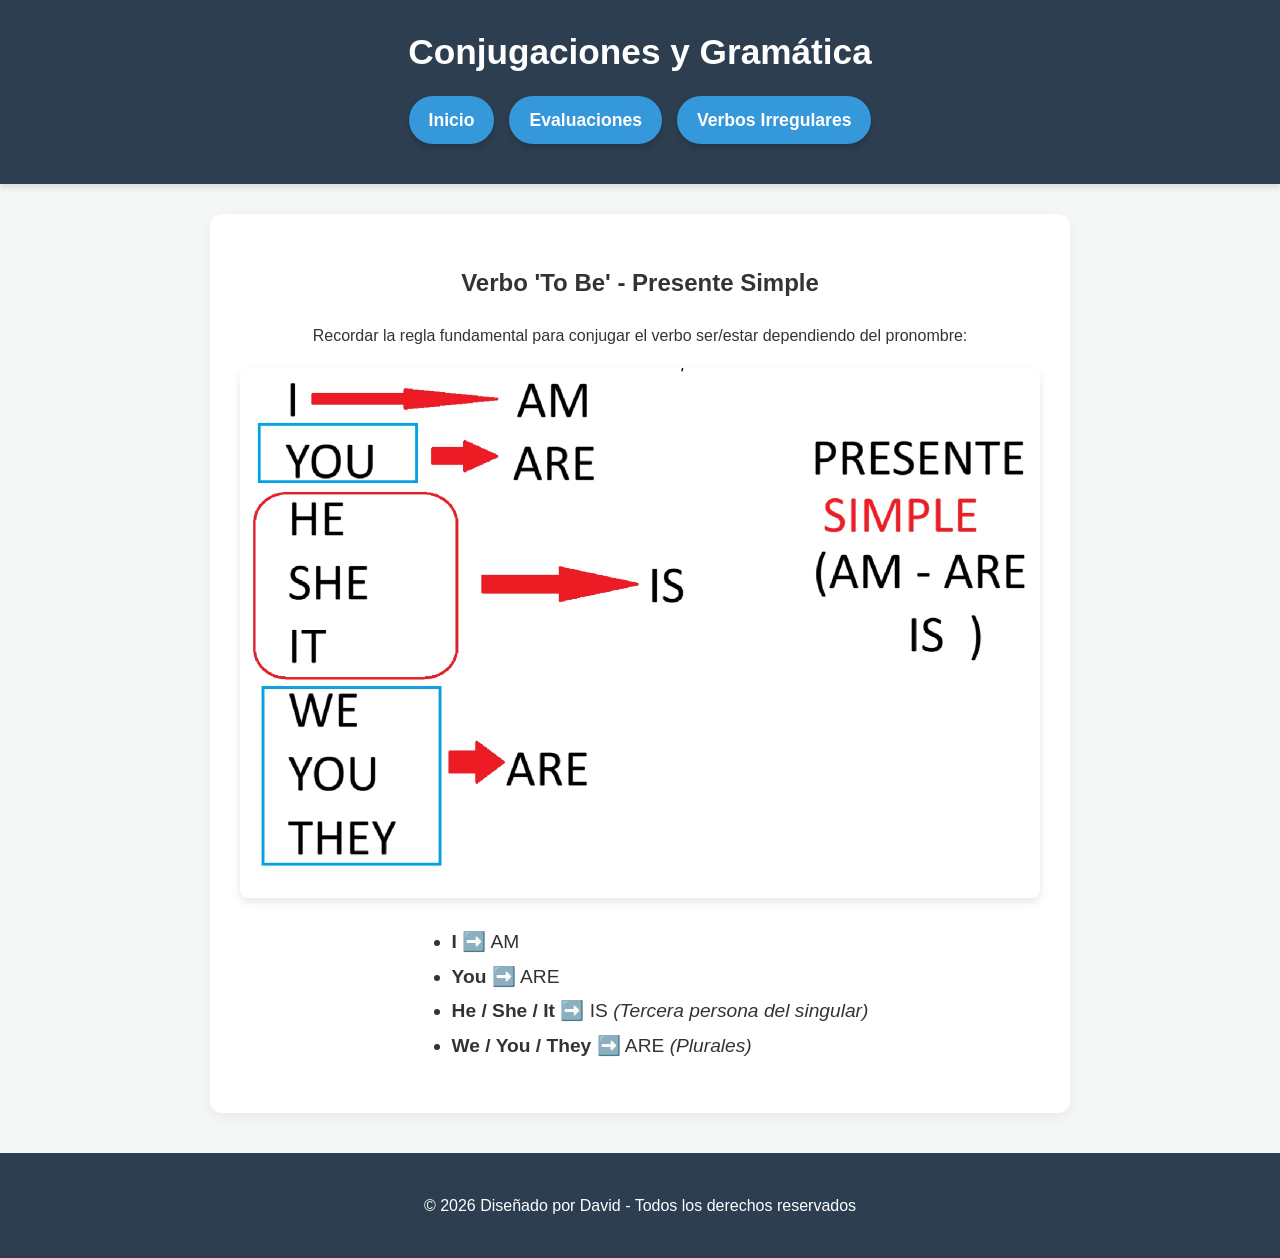
==== pages/conjugaciones.html @ bfb4ba8b "chore: minor text adjustments" ====
<!DOCTYPE html>
<html lang="es">
<head>
    <meta charset="UTF-8">
    <meta name="viewport" content="width=device-width, initial-scale=1.0">
    <title>Conjugaciones</title>
    <link rel="stylesheet" href="../css/Styles.css">
</head>
<body>
    <header>
        <h1>Conjugaciones y Gramática</h1>
        <nav>
            <ul>
                <li><a href="../Index.html" class="nav-btn">Inicio</a></li>
                <li><a href="evaluaciones.html" class="nav-btn">Evaluaciones</a></li>
                <li><a href="verbos-irregulares.html" class="nav-btn">Verbos Irregulares</a></li>
            </ul>
        </nav>
    </header>

    <main>
        <section class="intro-section">
            <h2>Verbo 'To Be' - Presente Simple</h2>
            <p>Recordar la regla fundamental para conjugar el verbo ser/estar dependiendo del pronombre:</p>
            
            <div style="text-align: center; margin-top: 20px;">
                <img src="../images/to_be_sp.jpeg" alt="Conjugación del verbo To Be" style="max-width: 100%; border-radius: 8px; box-shadow: 0 4px 8px rgba(0,0,0,0.1);">
            </div>
            
            <ul style="margin-top: 20px; font-size: 1.2rem; line-height: 1.8; text-align: left; display: inline-block;">
                <li><strong>I</strong> ➡️ AM</li>
                <li><strong>You</strong> ➡️ ARE</li>
                <li><strong>He / She / It</strong> ➡️ IS <em>(Tercera persona del singular)</em></li>
                <li><strong>We / You / They</strong> ➡️ ARE <em>(Plurales)</em></li>
            </ul>
        </section>
    </main>

    <footer>
        <p>&copy; 2026 Diseñado por David - Todos los derechos reservados</p>
    </footer>

    <script src="../js/Interactivity.js"></script>
</body>
</html>
---- css/Styles.css ----
/* General Styles */
body {
    font-family: 'Segoe UI', Tahoma, Geneva, Verdana, sans-serif;
    line-height: 1.6;
    margin: 0;
    padding: 0;
    background-color: #f4f7f6;
    color: #333;
}

header {
    background: #2c3e50;
    color: white;
    padding: 1.5rem;
    text-align: center;
    box-shadow: 0 4px 6px rgba(0,0,0,0.1);
}

header h1 {
    margin: 0 0 15px 0;
    font-size: 2.2rem;
}

nav ul {
    list-style: none;
    padding: 0;
    display: flex;
    justify-content: center;
    flex-wrap: wrap;
    gap: 15px;
}

/* Botones de Navegación (nav-btn) */
.nav-btn {
    display: inline-block;
    background-color: #3498db;
    color: white;
    text-decoration: none;
    padding: 10px 20px;
    border-radius: 25px;
    font-weight: bold;
    font-size: 1.1rem;
    transition: all 0.3s ease;
    box-shadow: 0 4px 6px rgba(0,0,0,0.15);
}

.nav-btn:hover {
    background-color: #2980b9;
    transform: translateY(-3px);
    box-shadow: 0 6px 12px rgba(0,0,0,0.25);
}

/* Secciones generales */
.intro-section {
    padding: 30px;
    max-width: 800px;
    margin: 30px auto;
    background: white;
    border-radius: 12px;
    box-shadow: 0 5px 15px rgba(0, 0, 0, 0.05);
    text-align: center;
}

/* Contenedores de tarjetas */
.services-container, .clinics-container {
    display: flex;
    flex-wrap: wrap;
    justify-content: center;
    gap: 25px;
    padding: 20px;
    max-width: 1100px;
    margin: auto;
}

/* Tarjetas (Cards) */
.service, .clinic {
    background: white;
    padding: 20px;
    border-radius: 12px;
    box-shadow: 0 5px 15px rgba(0, 0, 0, 0.08);
    width: 320px;
    display: flex;
    flex-direction: column;
    align-items: center;
    justify-content: space-between;
    text-align: center;
}

/* Botones de Acción dentro de las tarjetas */
.action-btn {
    display: inline-block;
    background-color: #2ecc71;
    color: white;
    text-decoration: none;
    padding: 10px 20px;
    border-radius: 8px;
    font-weight: bold;
    margin-top: 15px;
    transition: all 0.3s ease;
}

.action-btn:hover {
    background-color: #27ae60;
    transform: translateY(-2px);
}

/* Imágenes de evaluaciones con dimensiones FIJAS */
.clinic img, .service img {
    width: 100%;
    height: 200px; /* Dimensión fija de altura */
    object-fit: cover; /* Recorta la imagen para que encaje sin deformarse */
    object-position: top;
    border-radius: 8px;
    border: 2px solid #ecf0f1;
    transition: all 0.4s ease; /* Transición suave para el JS */
}

/* Footer */
footer {
    text-align: center;
    background: #2c3e50;
    color: white;
    padding: 1.5rem;
    margin-top: 40px;
}

/* ==================================================
   SISTEMA DE PESTAÑAS (TABS)
================================================== */
.class-selector {
    text-align: center;
    margin: 30px auto 10px auto;
}

.tab-btn {
    background-color: #ecf0f1;
    color: #333;
    border: none;
    padding: 12px 24px;
    margin: 5px;
    border-radius: 8px;
    font-size: 1.1rem;
    font-weight: bold;
    cursor: pointer;
    transition: all 0.3s ease;
}

.tab-btn:hover {
    background-color: #bdc3c7;
}

.tab-btn.active {
    background-color: #2c3e50;
    color: white;
    box-shadow: 0 4px 8px rgba(0,0,0,0.2);
}

.class-content {
    display: none; /* Oculta todas las clases por defecto */
    animation: fadeIn 0.4s ease-in-out;
}

.class-content.active {
    display: block; /* Solo muestra la activa */
}

@keyframes fadeIn {
    from { opacity: 0; transform: translateY(10px); }
    to { opacity: 1; transform: translateY(0); }
}

/* ==================================================
   MODAL DE GALERÍA DE IMÁGENES (LIGHTBOX)
================================================== */
.gallery-img {
    cursor: zoom-in; /* Cambia el cursor para indicar que es clickeable */
}

.modal {
    display: none; /* Oculto por defecto */
    position: fixed;
    z-index: 2000;
    left: 0;
    top: 0;
    width: 100%;
    height: 100%;
    background-color: rgba(15, 20, 25, 0.95); /* Fondo oscuro translúcido */
    overflow: hidden;
}

.modal-content-wrapper {
    position: relative;
    width: 80%;
    height: 100%;
    margin: 0 auto;
    display: flex;
    flex-direction: column;
    justify-content: center;
    align-items: center;
}

.modal-content-img {
    max-width: 100%;
    max-height: 85vh; /* Se adapta a la pantalla */
    object-fit: contain;
    border-radius: 8px;
    box-shadow: 0 10px 25px rgba(0,0,0,0.5);
    animation: zoomIn 0.3s ease;
}

#caption {
    margin-top: 15px;
    color: #ccc;
    font-size: 1.2rem;
    text-align: center;
}

@keyframes zoomIn {
    from { transform: scale(0.9); opacity: 0; }
    to { transform: scale(1); opacity: 1; }
}

/* Botones de control del Modal */
.close-modal {
    position: absolute;
    top: 20px;
    right: 40px;
    color: #f1f1f1;
    font-size: 50px;
    font-weight: bold;
    cursor: pointer;
    z-index: 2001;
    transition: color 0.3s ease;
}

.close-modal:hover {
    color: #e74c3c;
}

.modal-nav-btn {
    position: absolute;
    top: 50%;
    transform: translateY(-50%);
    background: rgba(255, 255, 255, 0.1);
    color: white;
    border: none;
    font-size: 40px;
    padding: 20px;
    cursor: pointer;
    border-radius: 5px;
    transition: background 0.3s ease;
    z-index: 2001;
}

.modal-nav-btn:hover {
    background: rgba(255, 255, 255, 0.3);
}

.prev-btn { left: 20px; }
.next-btn { right: 20px; }
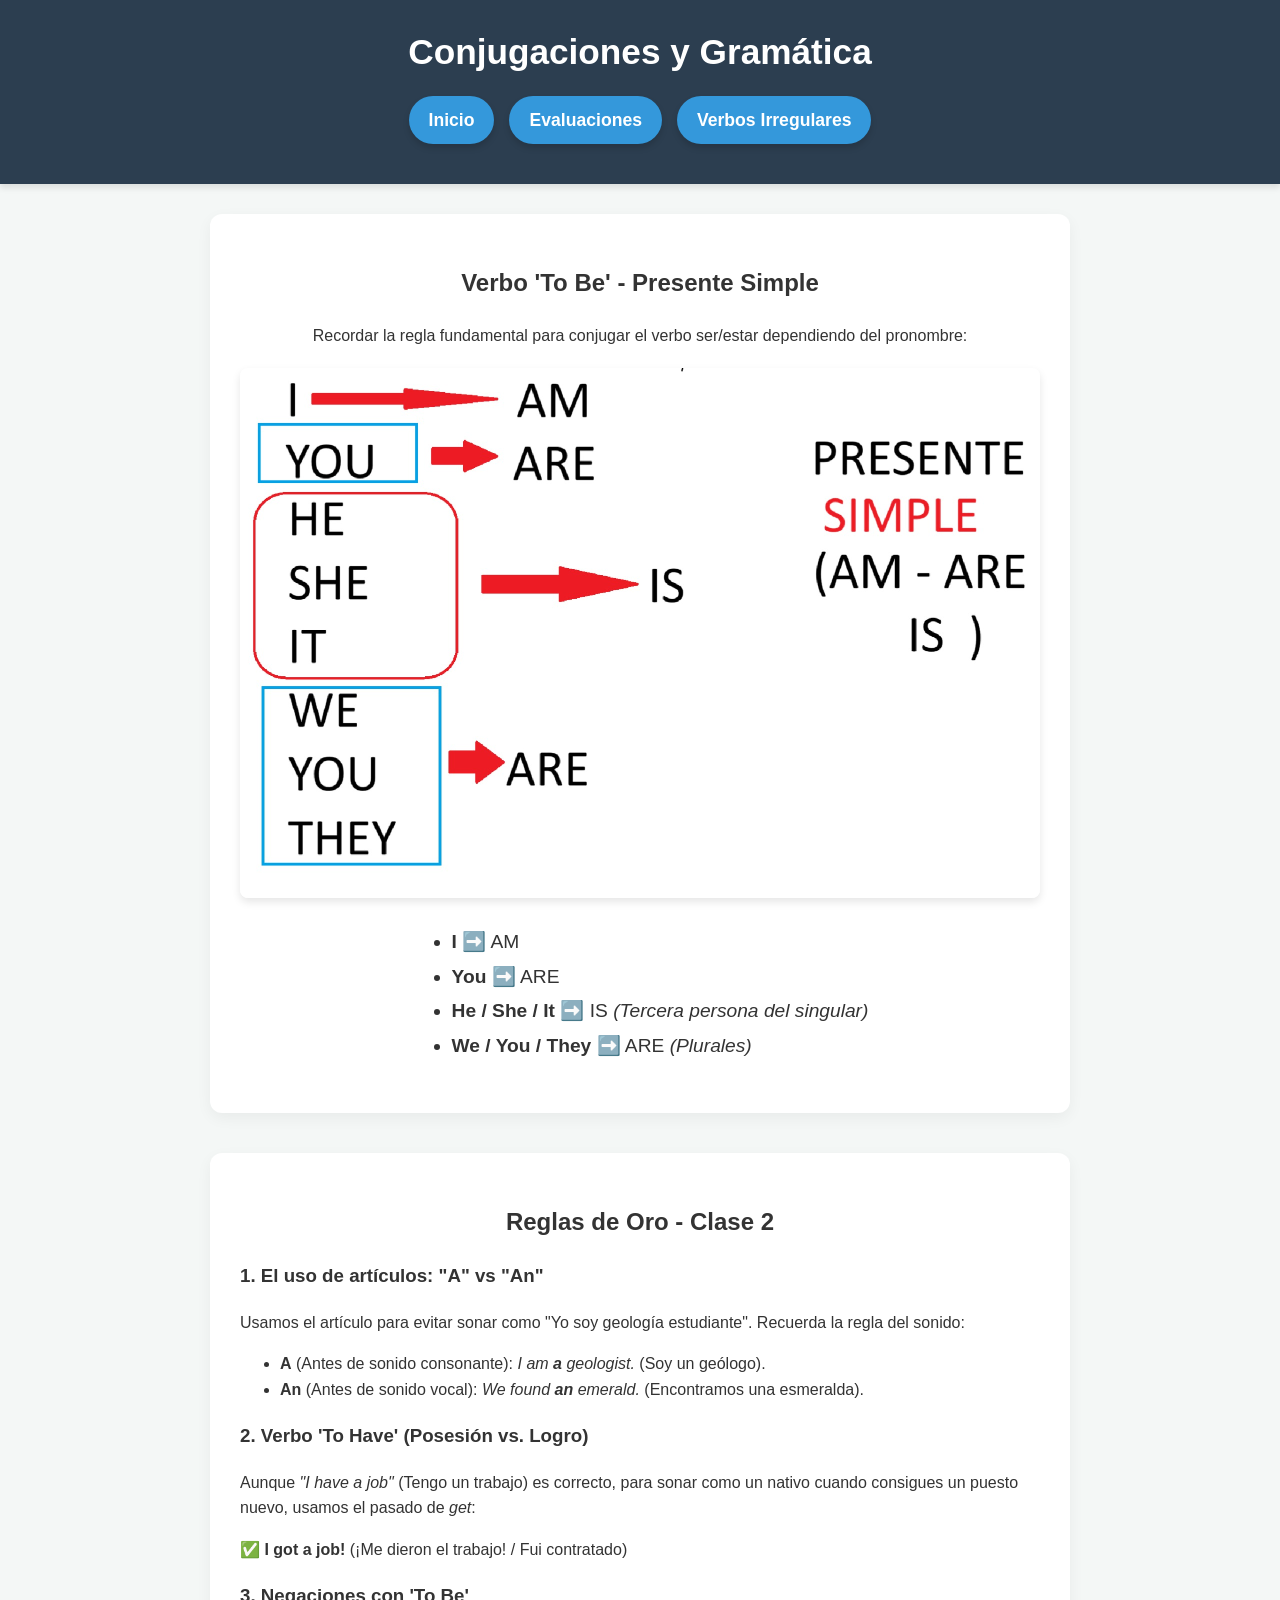
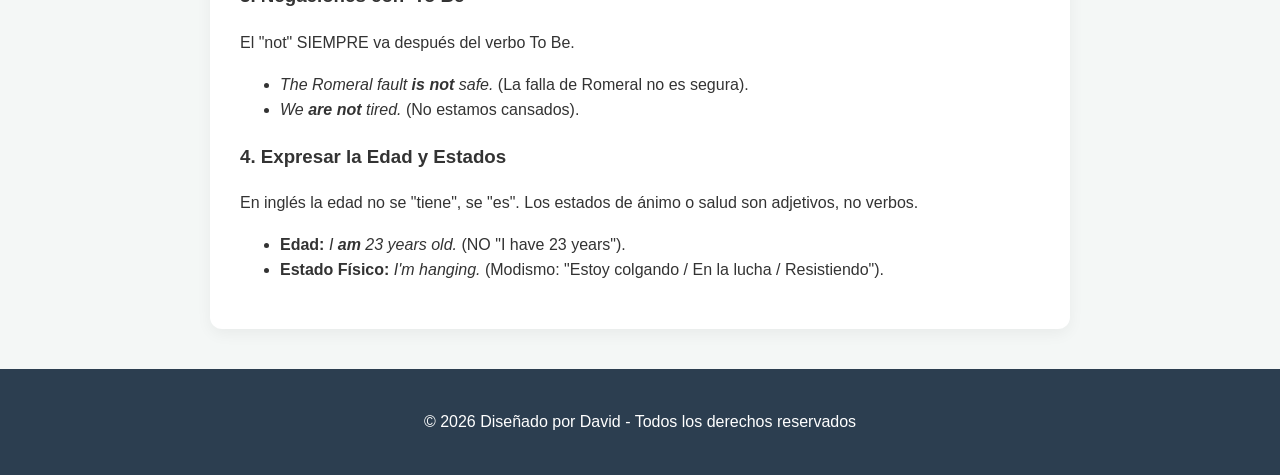
==== commit c8914340: "feat(pages): include latest verb conjugations (2nd class)" ====
--- a/pages/conjugaciones.html
+++ b/pages/conjugaciones.html
@@ -11,7 +11,7 @@
         <h1>Conjugaciones y Gramática</h1>
         <nav>
             <ul>
-                <li><a href="../Index.html" class="nav-btn">Inicio</a></li>
+                <li><a href="../index.html" class="nav-btn">Inicio</a></li>
                 <li><a href="evaluaciones.html" class="nav-btn">Evaluaciones</a></li>
                 <li><a href="verbos-irregulares.html" class="nav-btn">Verbos Irregulares</a></li>
             </ul>
@@ -34,6 +34,40 @@
                 <li><strong>We / You / They</strong> ➡️ ARE <em>(Plurales)</em></li>
             </ul>
         </section>
+
+        <section class="intro-section" style="margin-top: 40px;">
+            <h2>Reglas de Oro - Clase 2</h2>
+            
+            <div style="text-align: left; margin-top: 20px;">
+                <h3>1. El uso de artículos: "A" vs "An"</h3>
+                <p>Usamos el artículo para evitar sonar como "Yo soy geología estudiante". Recuerda la regla del sonido:</p>
+                <ul>
+                    <li><strong>A</strong> (Antes de sonido consonante): <em>I am <strong>a</strong> geologist.</em> (Soy un geólogo).</li>
+                    <li><strong>An</strong> (Antes de sonido vocal): <em>We found <strong>an</strong> emerald.</em> (Encontramos una esmeralda).</li>
+                </ul>
+
+                <h3>2. Verbo 'To Have' (Posesión vs. Logro)</h3>
+                <p>Aunque <em>"I have a job"</em> (Tengo un trabajo) es correcto, para sonar como un nativo cuando consigues un puesto nuevo, usamos el pasado de <em>get</em>:</p>
+                <ul style="list-style: none; padding: 0;">
+                    <li>✅ <strong>I got a job!</strong> (¡Me dieron el trabajo! / Fui contratado)</li>
+                </ul>
+
+                <h3>3. Negaciones con 'To Be'</h3>
+                <p>El "not" SIEMPRE va después del verbo To Be.</p>
+                <ul>
+                    <li><em>The Romeral fault <strong>is not</strong> safe.</em> (La falla de Romeral no es segura).</li>
+                    <li><em>We <strong>are not</strong> tired.</em> (No estamos cansados).</li>
+                </ul>
+
+                <h3>4. Expresar la Edad y Estados</h3>
+                <p>En inglés la edad no se "tiene", se "es". Los estados de ánimo o salud son adjetivos, no verbos.</p>
+                <ul>
+                    <li><strong>Edad:</strong> <em>I <strong>am</strong> 23 years old.</em> (NO "I have 23 years").</li>
+                    <li><strong>Estado Físico:</strong> <em>I'm hanging.</em> (Modismo: "Estoy colgando / En la lucha / Resistiendo").</li>
+                </ul>
+            </div>
+        </section>
+
     </main>
 
     <footer>
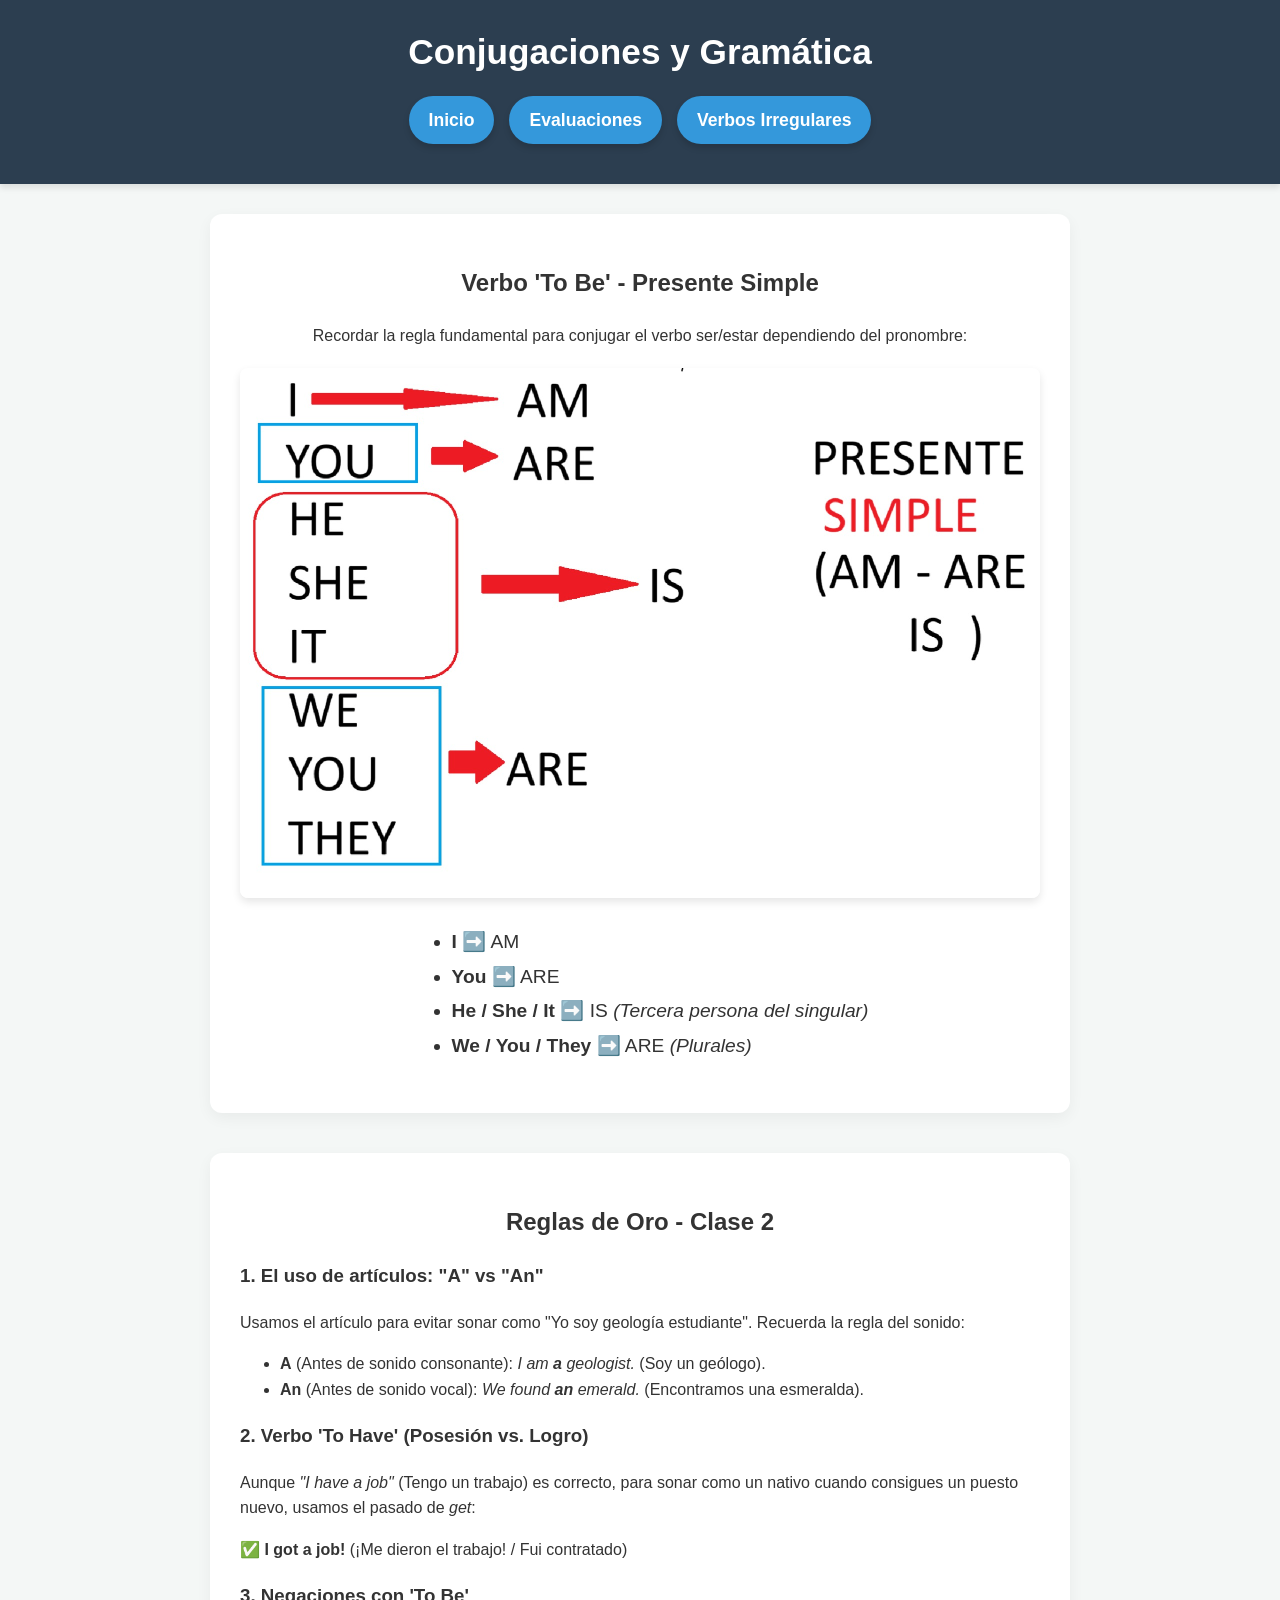
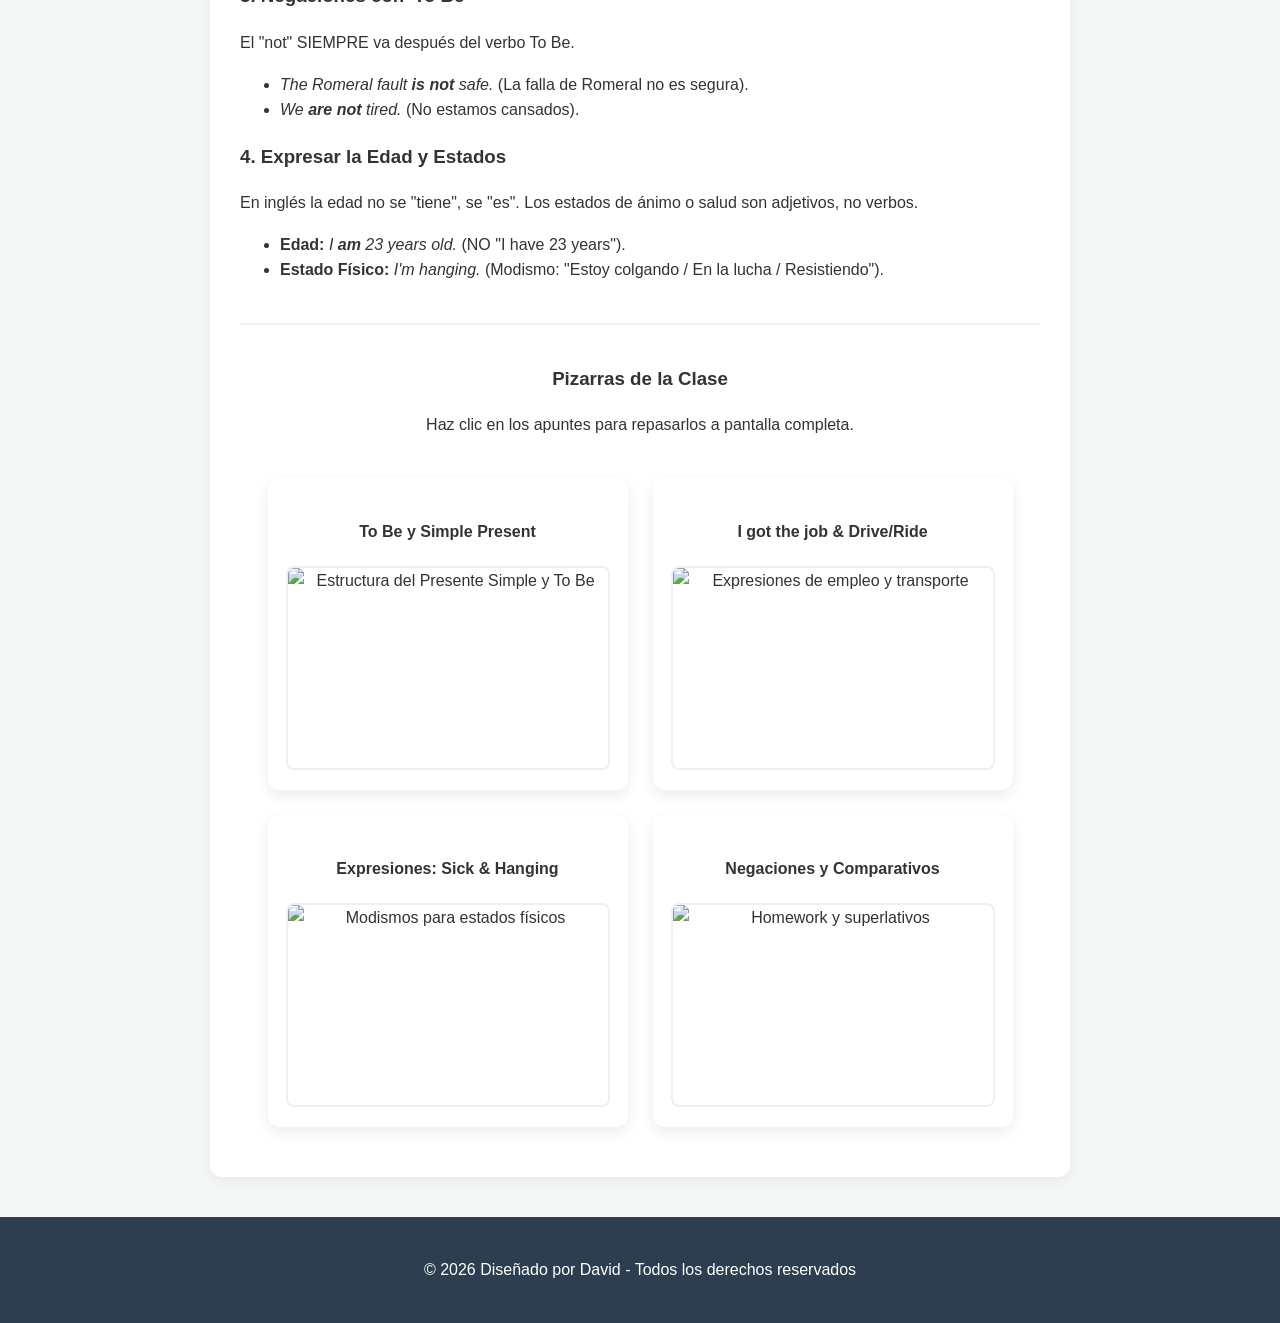
==== commit a66b36f6: "feat(pages): include whiteboard with zoomable flashcards cointainig topics seen during 2nd class" ====
--- a/pages/conjugaciones.html
+++ b/pages/conjugaciones.html
@@ -66,9 +66,44 @@
                     <li><strong>Estado Físico:</strong> <em>I'm hanging.</em> (Modismo: "Estoy colgando / En la lucha / Resistiendo").</li>
                 </ul>
             </div>
+
+            <div style="margin-top: 40px; border-top: 2px solid #ecf0f1; padding-top: 20px;">
+                <h3 style="text-align: center;">Pizarras de la Clase</h3>
+                <p style="text-align: center;">Haz clic en los apuntes para repasarlos a pantalla completa.</p>
+                
+                <div class="clinics-container" style="margin-top: 20px;">
+                    <div class="clinic" style="height: auto;">
+                        <h4>To Be y Simple Present</h4>
+                        <img src="../images/clase_2_simple_p_y_conjug_to_be.jpg" alt="Estructura del Presente Simple y To Be" class="gallery-img">
+                    </div>
+                    <div class="clinic" style="height: auto;">
+                        <h4>I got the job & Drive/Ride</h4>
+                        <img src="../images/clase_2_got_the_job.jpg" alt="Expresiones de empleo y transporte" class="gallery-img">
+                    </div>
+                    <div class="clinic" style="height: auto;">
+                        <h4>Expresiones: Sick & Hanging</h4>
+                        <img src="../images/clase_2_hang_in_there.jpg" alt="Modismos para estados físicos" class="gallery-img">
+                    </div>
+                    <div class="clinic" style="height: auto;">
+                        <h4>Negaciones y Comparativos</h4>
+                        <img src="../images/clase_2_hw.jpg" alt="Homework y superlativos" class="gallery-img">
+                    </div>
+                </div>
+            </div>
+
         </section>
 
     </main>
+
+     <div id="image-modal" class="modal">
+        <span class="close-modal" aria-label="Cerrar">&times;</span>
+        <button class="modal-nav-btn prev-btn" aria-label="Anterior">&#10094;</button>
+        <div class="modal-content-wrapper">
+            <img class="modal-content-img" id="expanded-img">
+            <div id="caption"></div>
+        </div>
+        <button class="modal-nav-btn next-btn" aria-label="Siguiente">&#10095;</button>
+    </div>
 
     <footer>
         <p>&copy; 2026 Diseñado por David - Todos los derechos reservados</p>
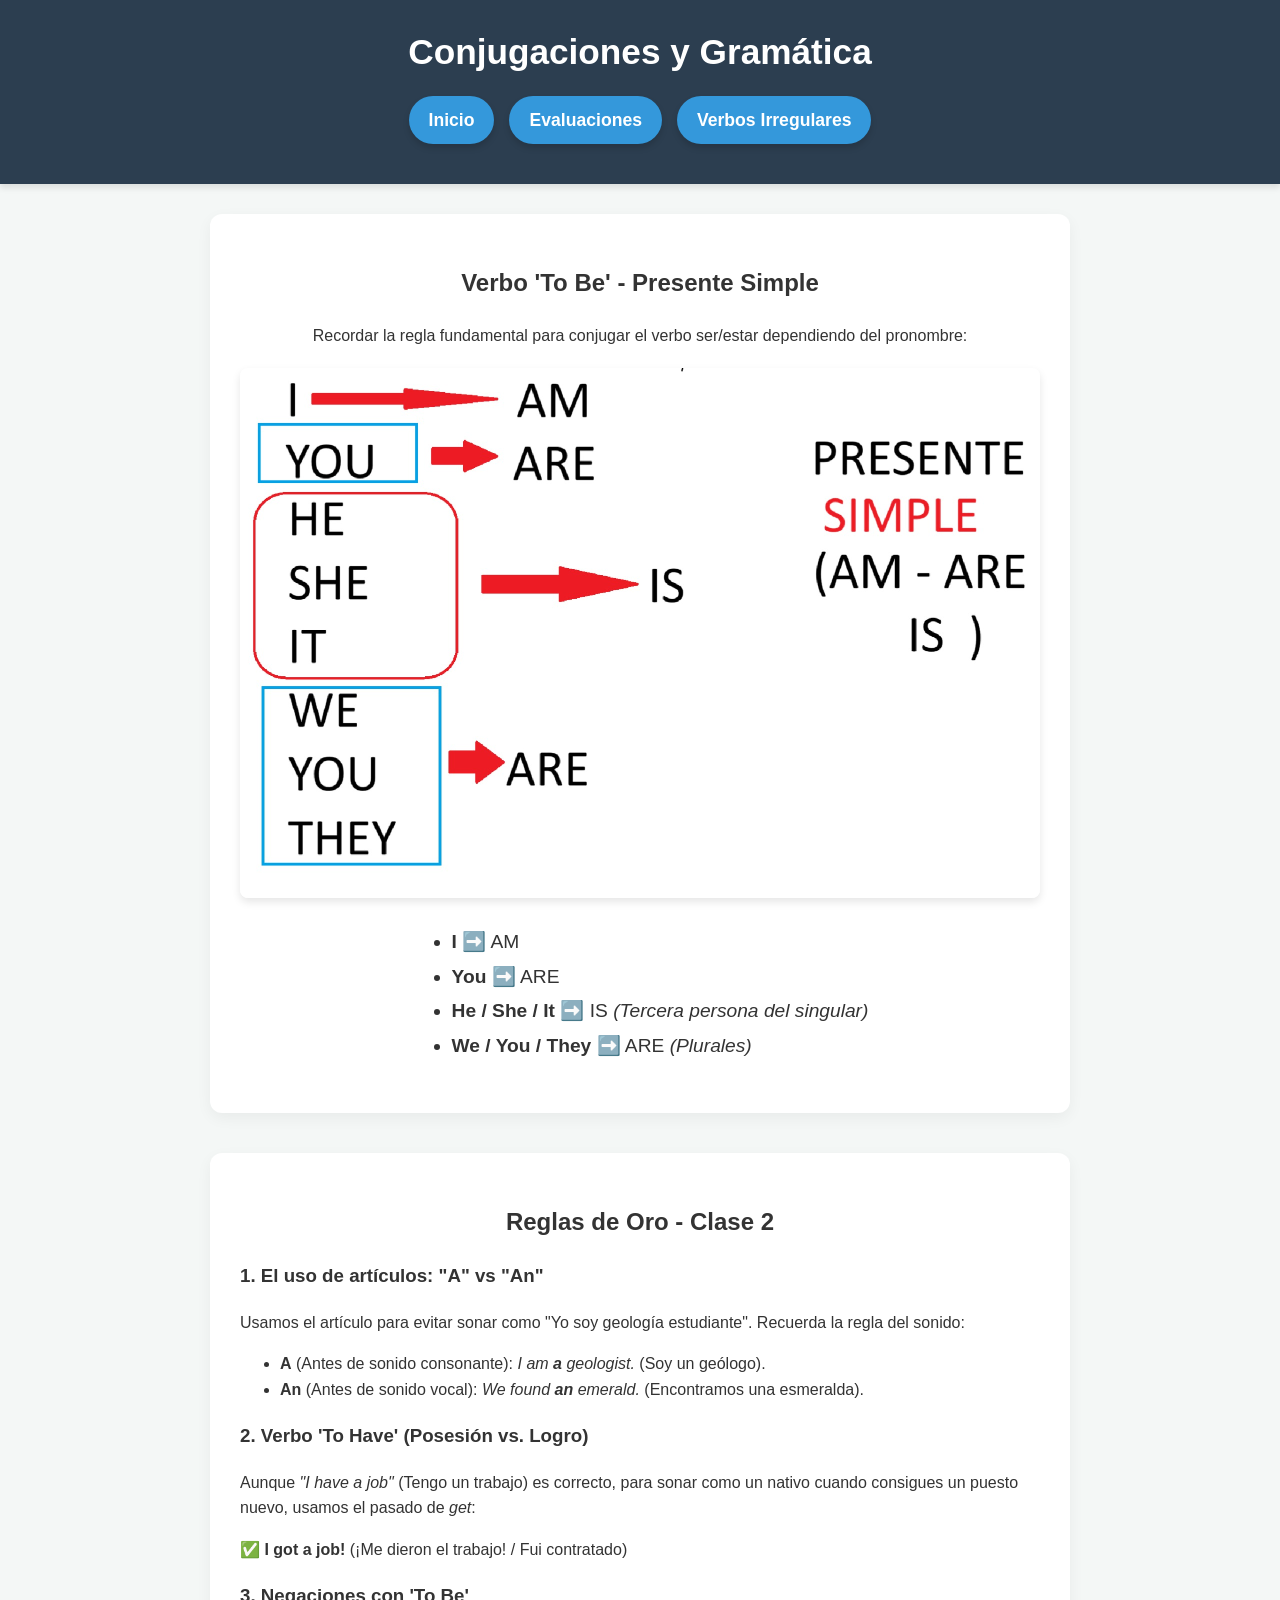
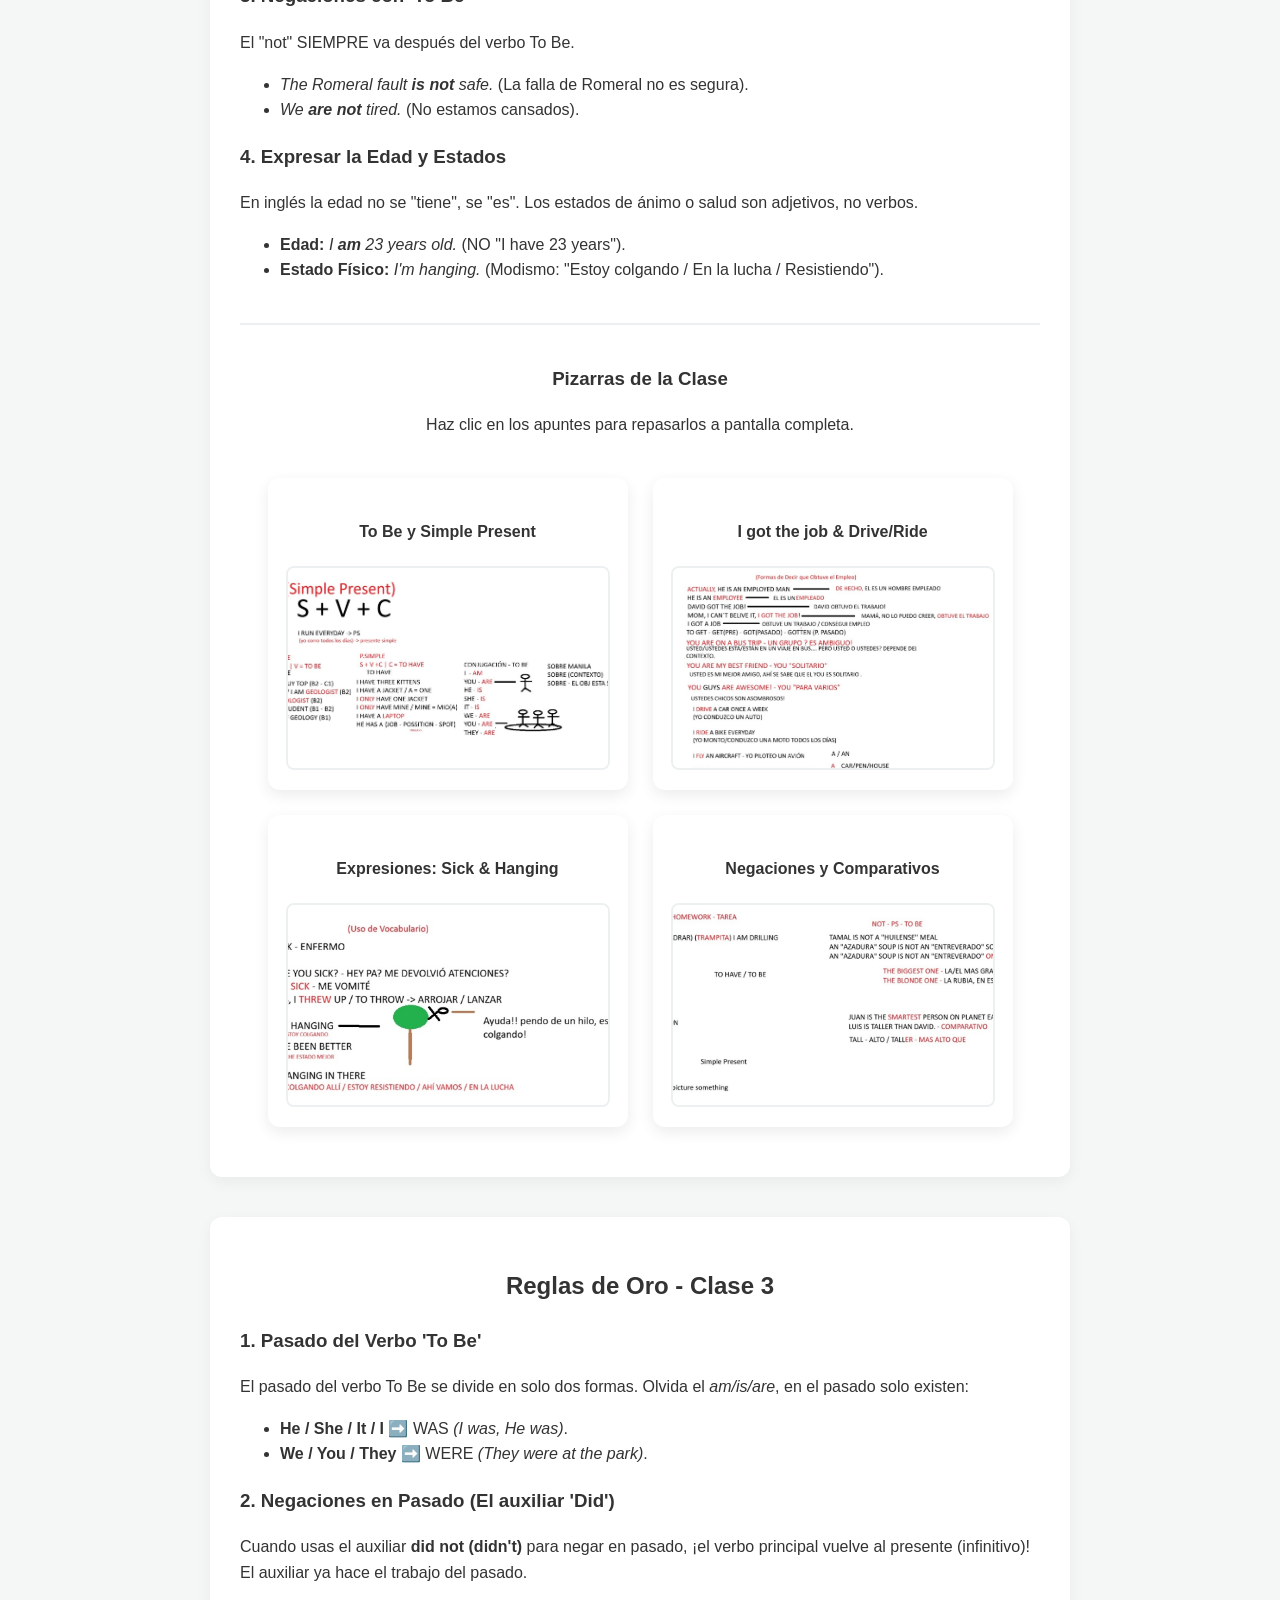
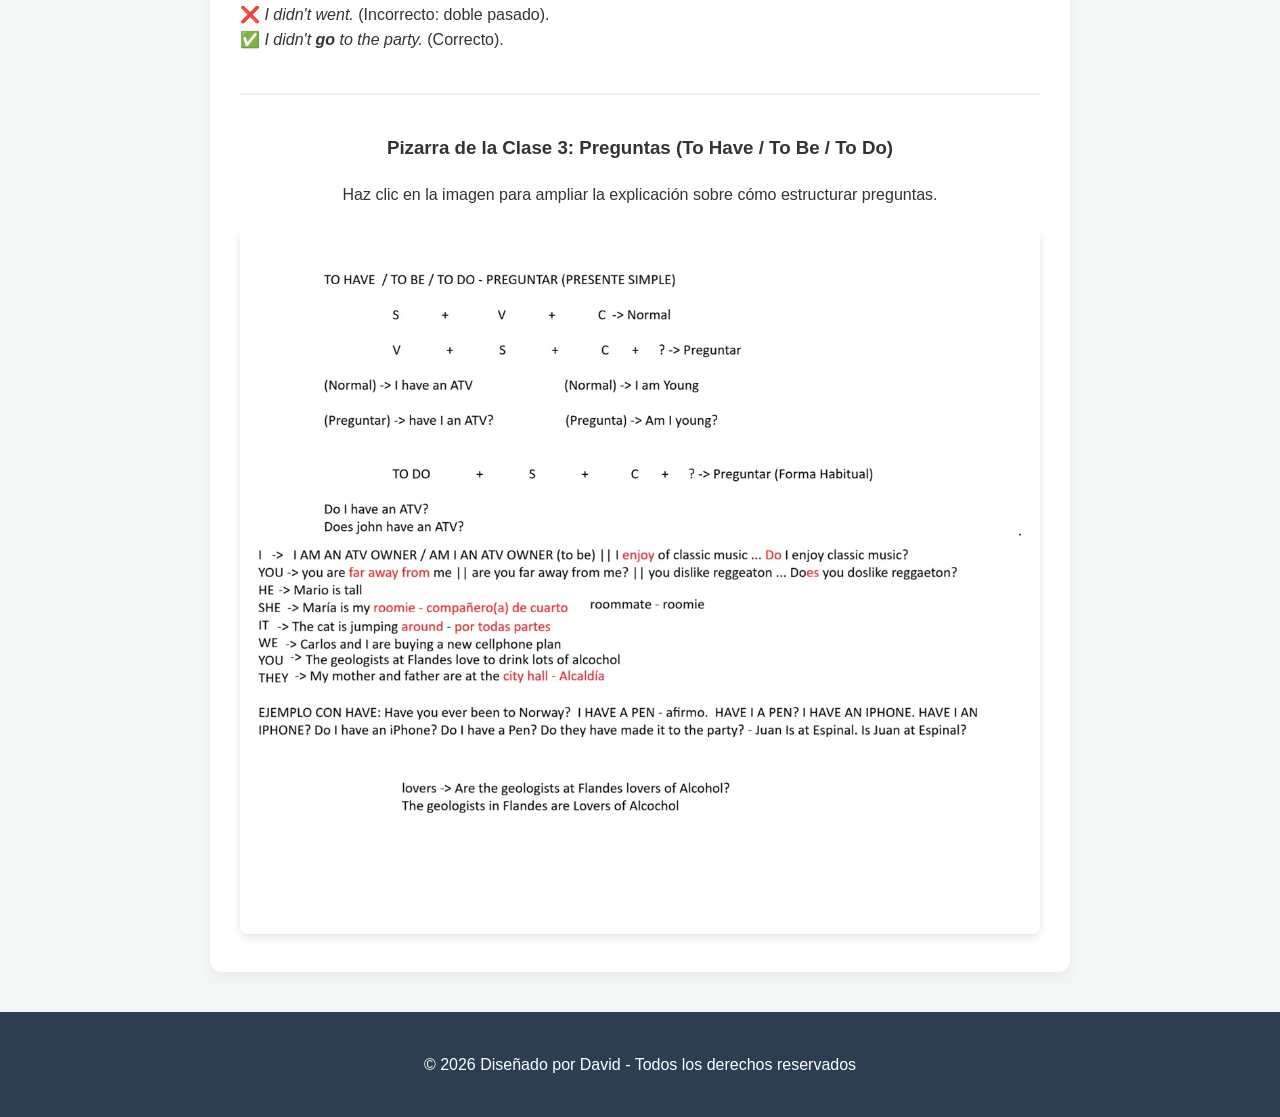
==== commit dc54d12d: "feat(conjugaciones): incluir pizarra de conjugaciones de la clase 3" ====
--- a/pages/conjugaciones.html
+++ b/pages/conjugaciones.html
@@ -93,6 +93,35 @@
 
         </section>
 
+        <section class="intro-section" style="margin-top: 40px;">
+            <h2>Reglas de Oro - Clase 3</h2>
+            
+            <div style="text-align: left; margin-top: 20px;">
+                <h3>1. Pasado del Verbo 'To Be'</h3>
+                <p>El pasado del verbo To Be se divide en solo dos formas. Olvida el <em>am/is/are</em>, en el pasado solo existen:</p>
+                <ul>
+                    <li><strong>He / She / It / I</strong> ➡️ WAS <em>(I was, He was)</em>.</li>
+                    <li><strong>We / You / They</strong> ➡️ WERE <em>(They were at the park)</em>.</li>
+                </ul>
+
+                <h3>2. Negaciones en Pasado (El auxiliar 'Did')</h3>
+                <p>Cuando usas el auxiliar <strong>did not (didn't)</strong> para negar en pasado, ¡el verbo principal vuelve al presente (infinitivo)! El auxiliar ya hace el trabajo del pasado.</p>
+                <ul style="list-style: none; padding: 0;">
+                    <li>❌ <em>I didn't went.</em> (Incorrecto: doble pasado).</li>
+                    <li>✅ <em>I didn't <strong>go</strong> to the party.</em> (Correcto).</li>
+                </ul>
+            </div>
+
+            <div style="margin-top: 40px; border-top: 2px solid #ecf0f1; padding-top: 20px;">
+                <h3 style="text-align: center;">Pizarra de la Clase 3: Preguntas (To Have / To Be / To Do)</h3>
+                <p style="text-align: center;">Haz clic en la imagen para ampliar la explicación sobre cómo estructurar preguntas.</p>
+                
+                <div style="text-align: center; margin-top: 20px;">
+                    <img src="../images/clase_3.jpg" alt="Estructuras de preguntas con To Be, To Have y To Do" class="gallery-img" style="max-width: 100%; border-radius: 8px; box-shadow: 0 4px 8px rgba(0,0,0,0.1); cursor: zoom-in;">
+                </div>
+            </div>
+        </section>
+
     </main>
 
      <div id="image-modal" class="modal">
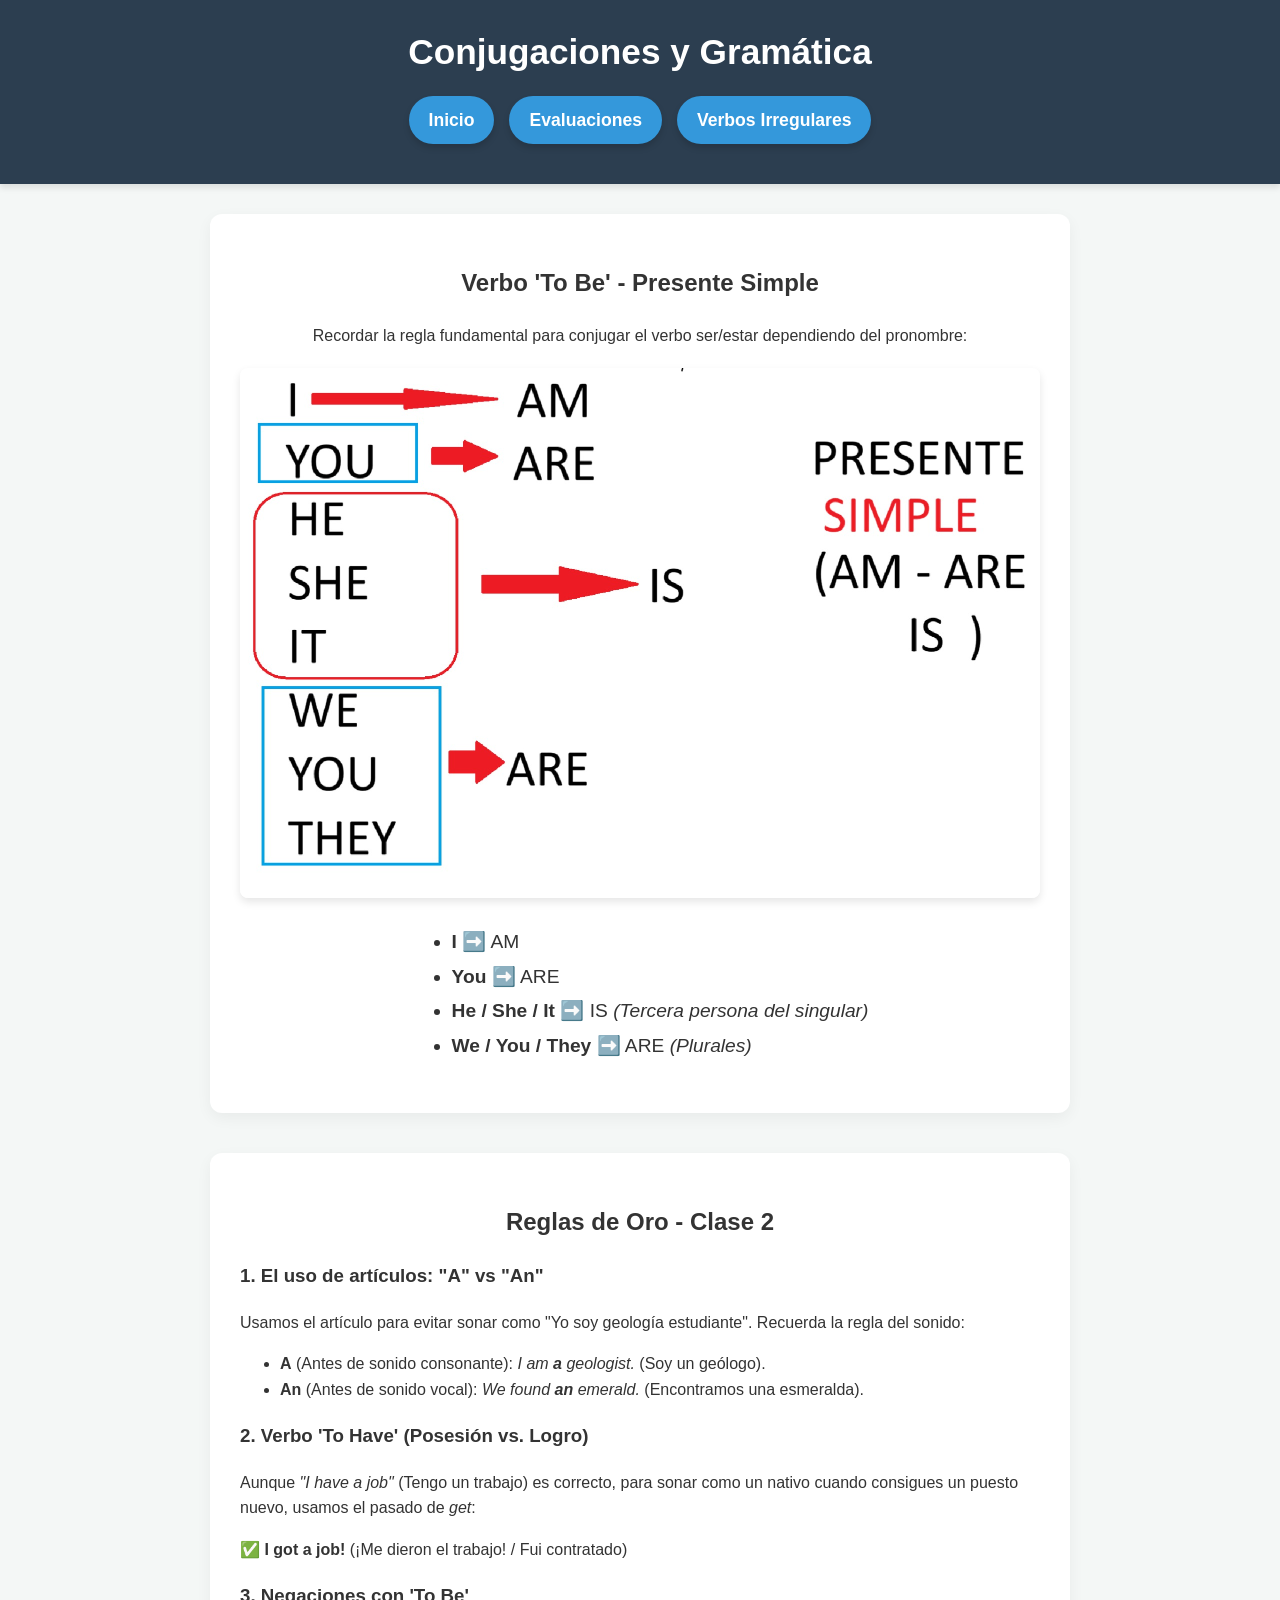
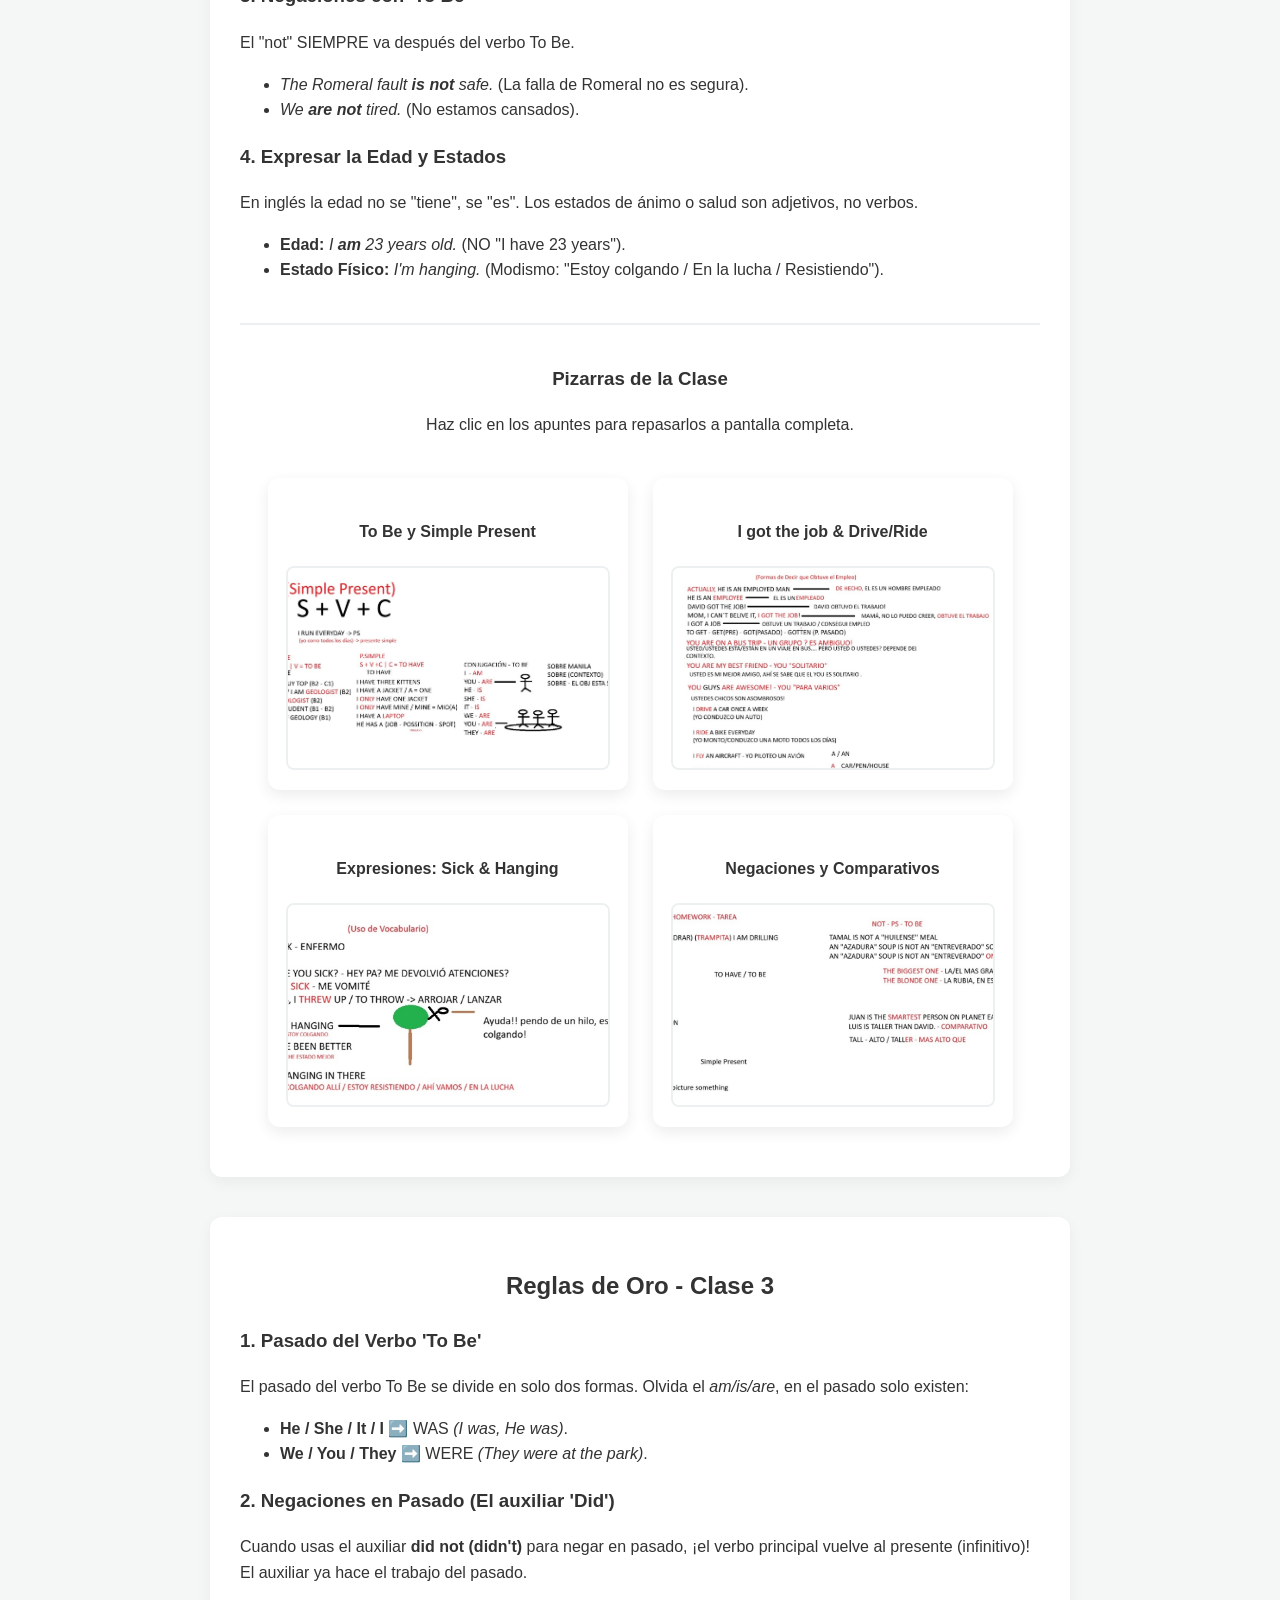
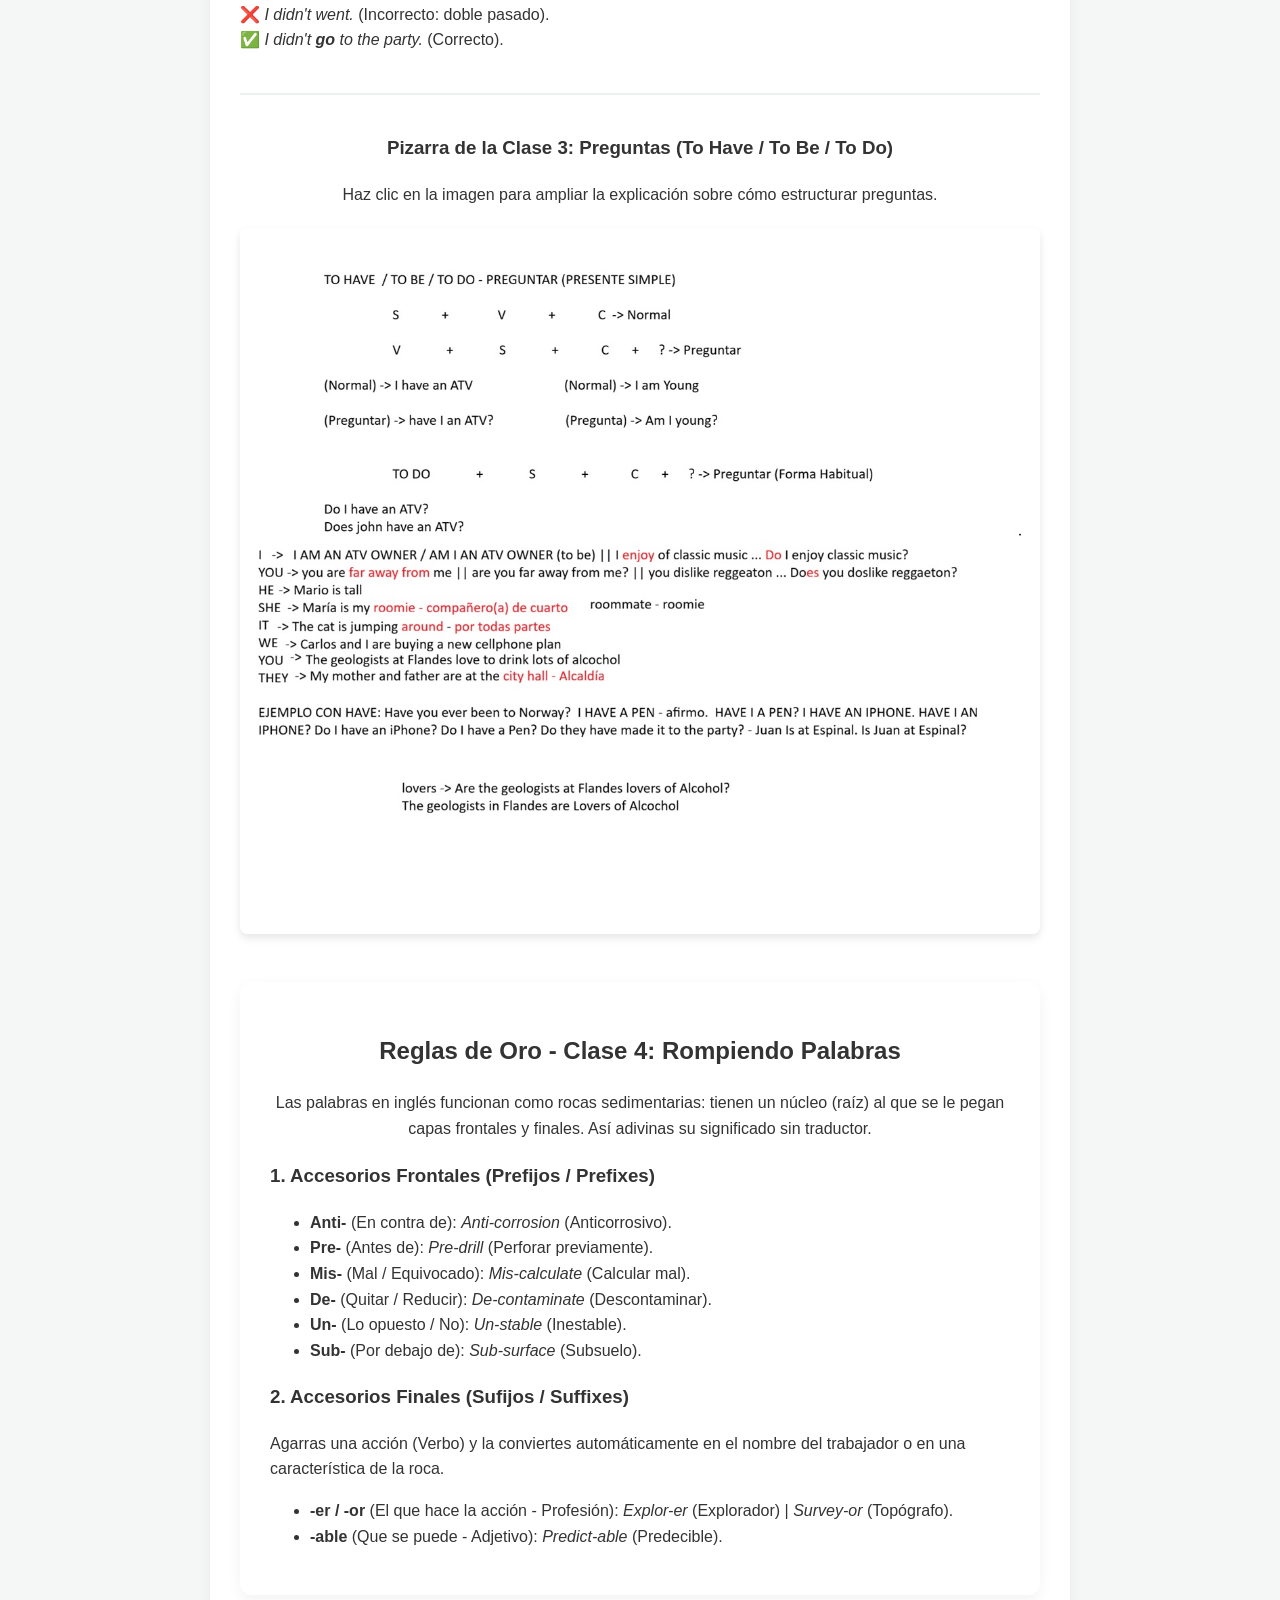
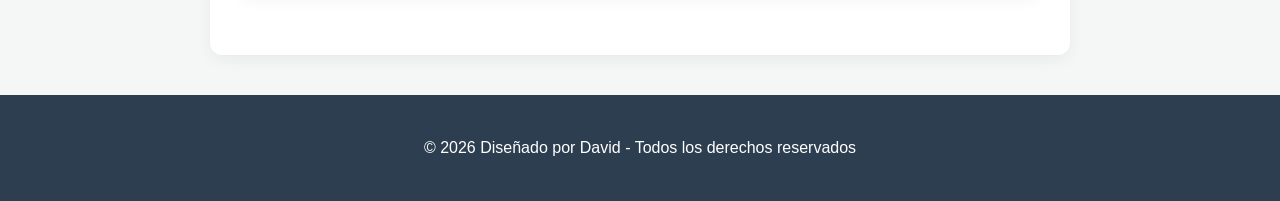
==== commit 180857a1: "feat(conjugaciones): incluir material clase 4" ====
--- a/pages/conjugaciones.html
+++ b/pages/conjugaciones.html
@@ -120,6 +120,31 @@
                     <img src="../images/clase_3.jpg" alt="Estructuras de preguntas con To Be, To Have y To Do" class="gallery-img" style="max-width: 100%; border-radius: 8px; box-shadow: 0 4px 8px rgba(0,0,0,0.1); cursor: zoom-in;">
                 </div>
             </div>
+
+            <section class="intro-section" style="margin-top: 40px;">
+            <h2>Reglas de Oro - Clase 4: Rompiendo Palabras</h2>
+            <p>Las palabras en inglés funcionan como rocas sedimentarias: tienen un núcleo (raíz) al que se le pegan capas frontales y finales. Así adivinas su significado sin traductor.</p>
+            
+            <div style="text-align: left; margin-top: 20px;">
+                <h3>1. Accesorios Frontales (Prefijos / Prefixes)</h3>
+                <ul>
+                    <li><strong>Anti-</strong> (En contra de): <em>Anti-corrosion</em> (Anticorrosivo).</li>
+                    <li><strong>Pre-</strong> (Antes de): <em>Pre-drill</em> (Perforar previamente).</li>
+                    <li><strong>Mis-</strong> (Mal / Equivocado): <em>Mis-calculate</em> (Calcular mal).</li>
+                    <li><strong>De-</strong> (Quitar / Reducir): <em>De-contaminate</em> (Descontaminar).</li>
+                    <li><strong>Un-</strong> (Lo opuesto / No): <em>Un-stable</em> (Inestable).</li>
+                    <li><strong>Sub-</strong> (Por debajo de): <em>Sub-surface</em> (Subsuelo).</li>
+                </ul>
+
+                <h3>2. Accesorios Finales (Sufijos / Suffixes)</h3>
+                <p>Agarras una acción (Verbo) y la conviertes automáticamente en el nombre del trabajador o en una característica de la roca.</p>
+                <ul>
+                    <li><strong>-er / -or</strong> (El que hace la acción - Profesión): <em>Explor-er</em> (Explorador) | <em>Survey-or</em> (Topógrafo).</li>
+                    <li><strong>-able</strong> (Que se puede - Adjetivo): <em>Predict-able</em> (Predecible).</li>
+                </ul>
+            </div>
+        </section>
+
         </section>
 
     </main>
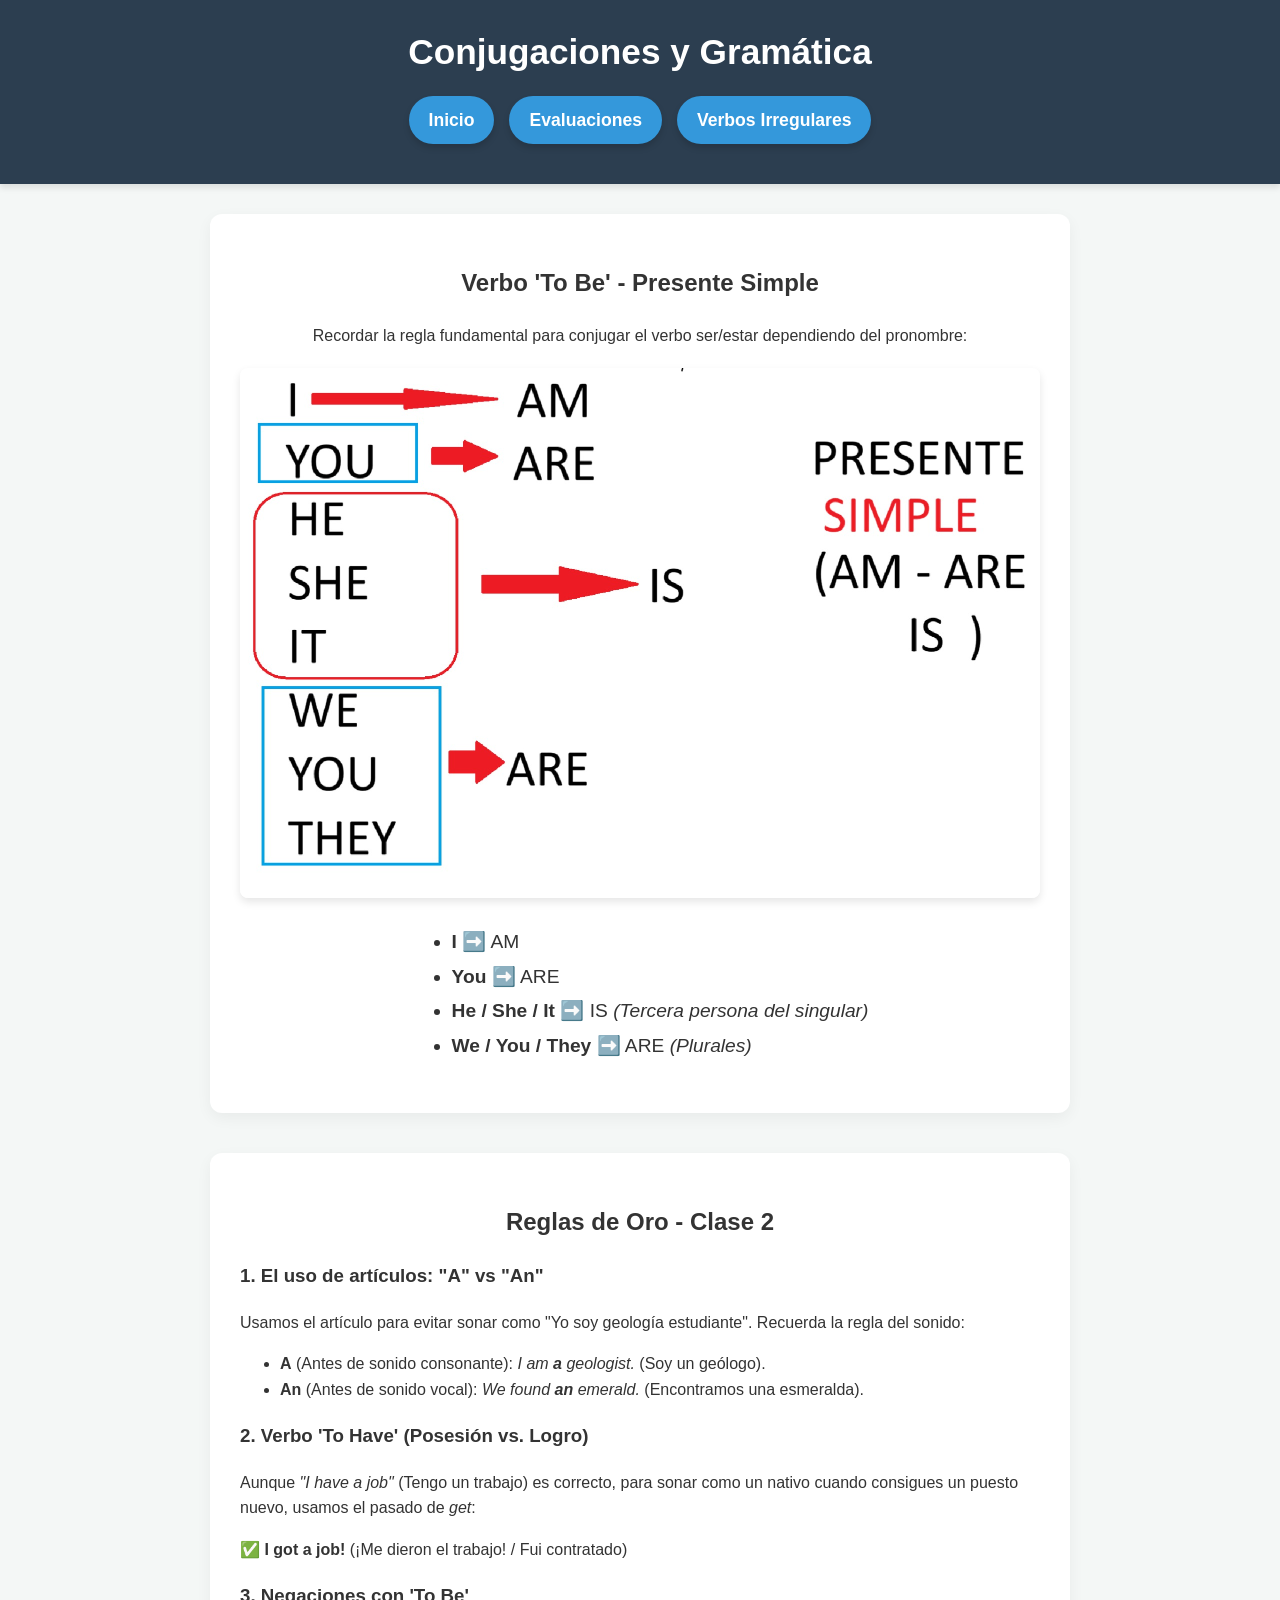
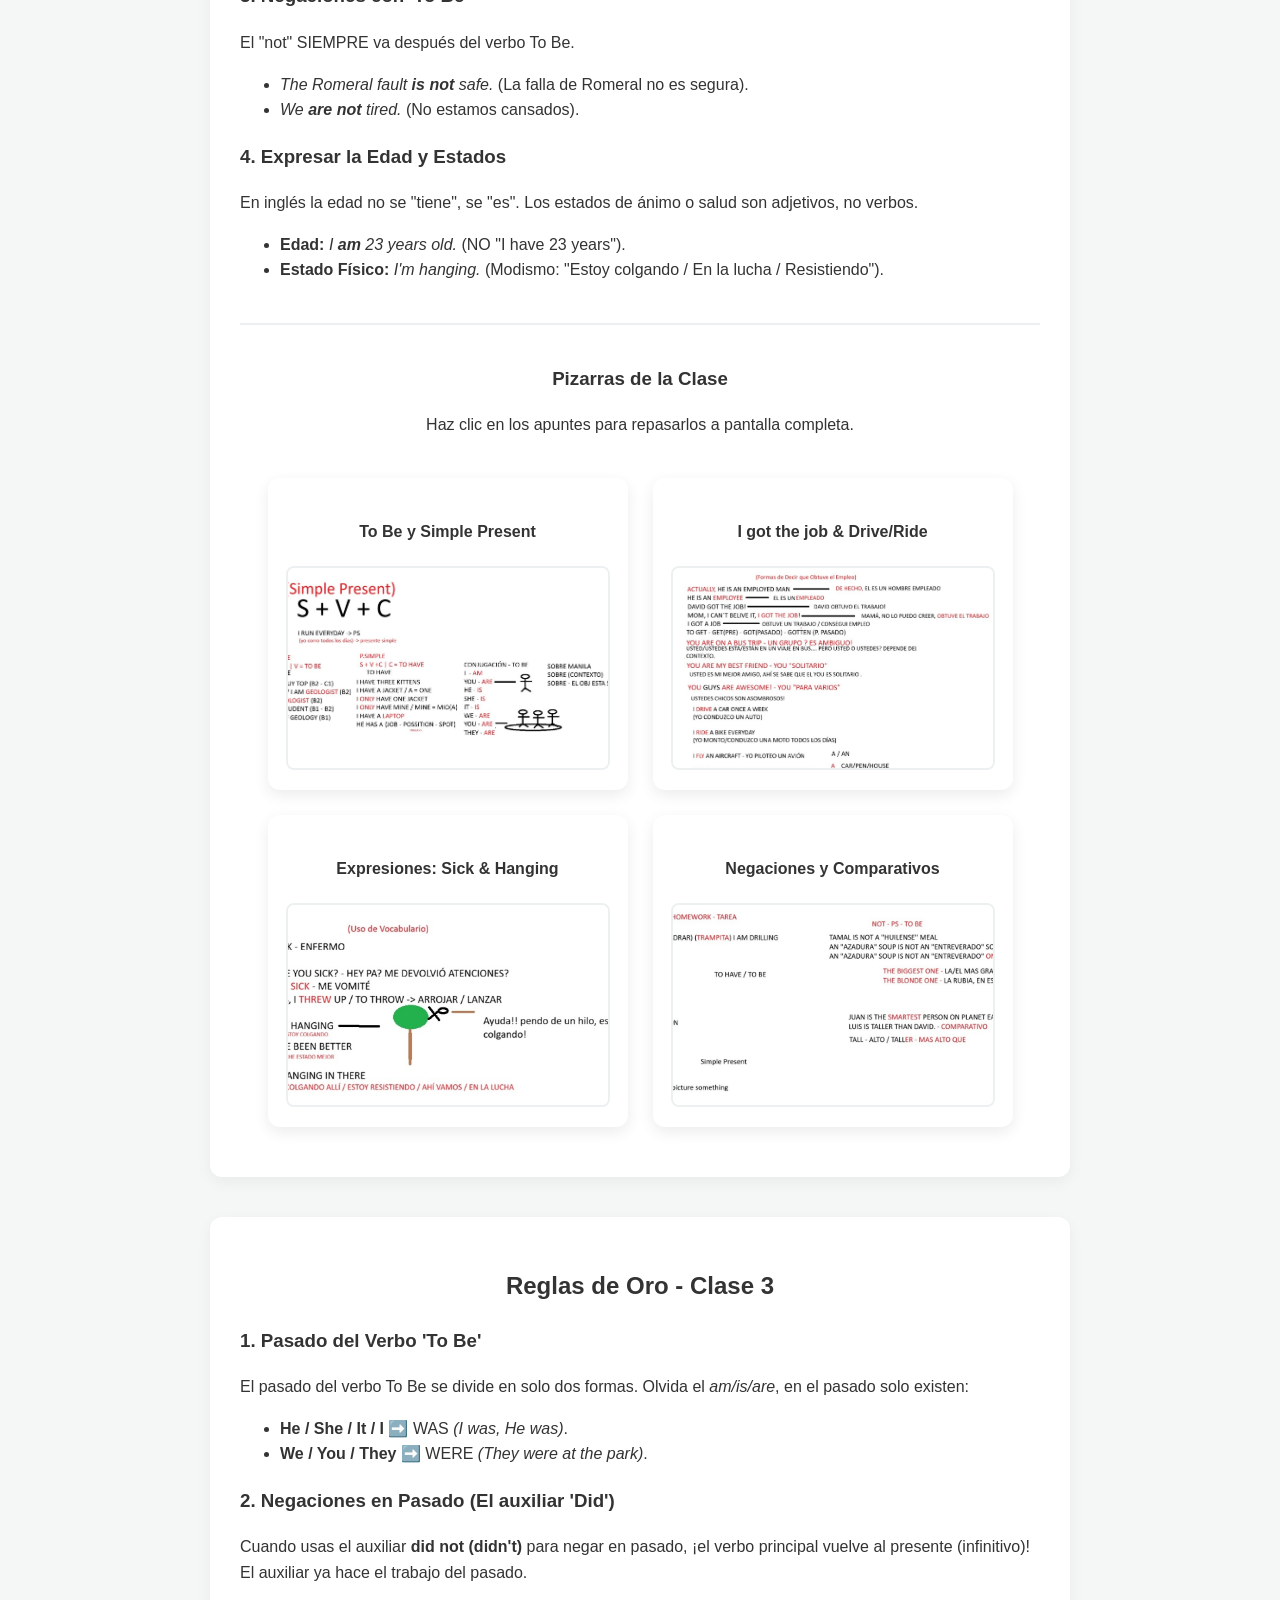
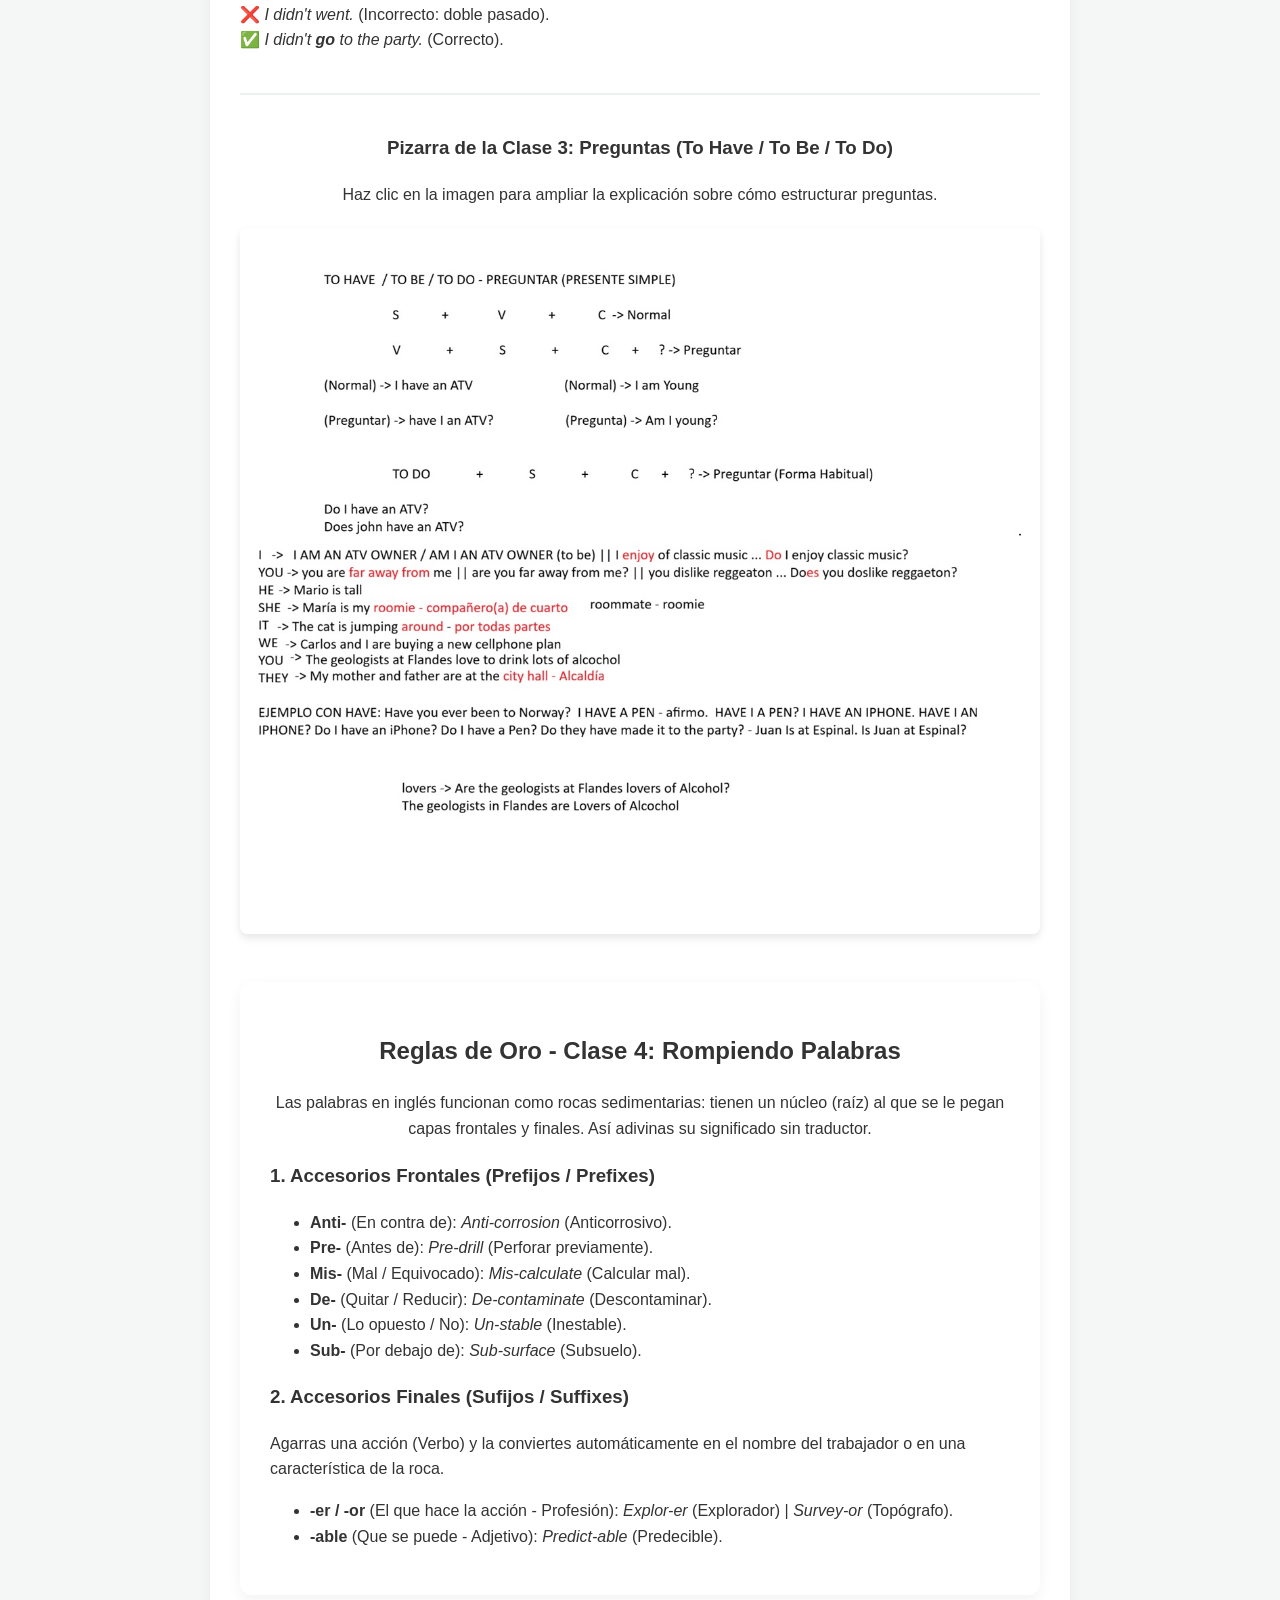
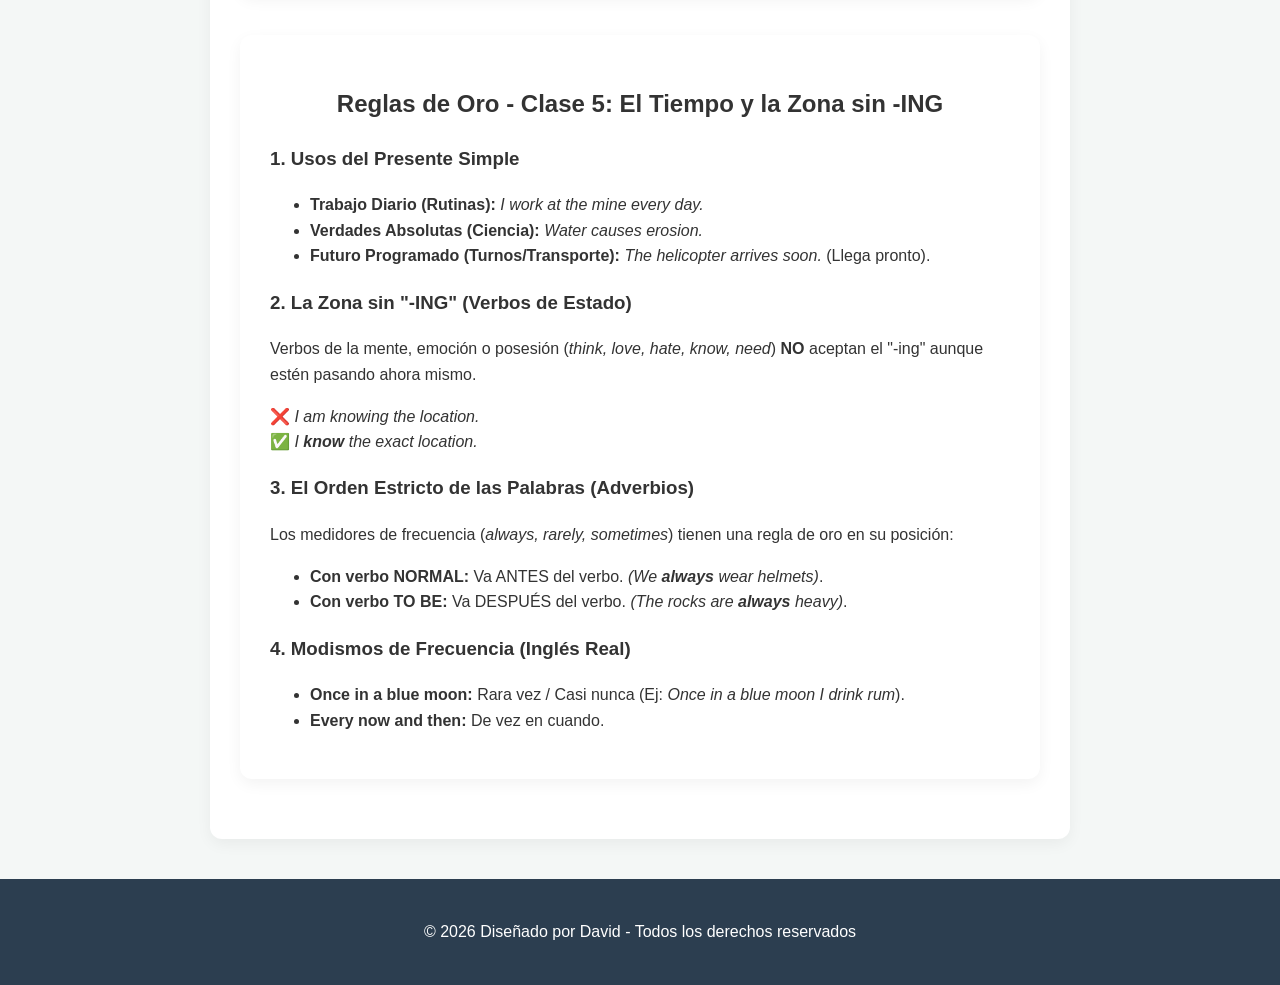
==== commit 51064b7a: "feat(conjugaciones): incluir material clase 5" ====
--- a/pages/conjugaciones.html
+++ b/pages/conjugaciones.html
@@ -145,6 +145,39 @@
             </div>
         </section>
 
+        <section class="intro-section" style="margin-top: 40px;">
+            <h2>Reglas de Oro - Clase 5: El Tiempo y la Zona sin -ING</h2>
+            
+            <div style="text-align: left; margin-top: 20px;">
+                <h3>1. Usos del Presente Simple</h3>
+                <ul>
+                    <li><strong>Trabajo Diario (Rutinas):</strong> <em>I work at the mine every day.</em></li>
+                    <li><strong>Verdades Absolutas (Ciencia):</strong> <em>Water causes erosion.</em></li>
+                    <li><strong>Futuro Programado (Turnos/Transporte):</strong> <em>The helicopter arrives soon.</em> (Llega pronto).</li>
+                </ul>
+
+                <h3>2. La Zona sin "-ING" (Verbos de Estado)</h3>
+                <p>Verbos de la mente, emoción o posesión (<em>think, love, hate, know, need</em>) <strong>NO</strong> aceptan el "-ing" aunque estén pasando ahora mismo.</p>
+                <ul style="list-style: none; padding: 0;">
+                    <li>❌ <em>I am knowing the location.</em></li>
+                    <li>✅ <em>I <strong>know</strong> the exact location.</em></li>
+                </ul>
+
+                <h3>3. El Orden Estricto de las Palabras (Adverbios)</h3>
+                <p>Los medidores de frecuencia (<em>always, rarely, sometimes</em>) tienen una regla de oro en su posición:</p>
+                <ul>
+                    <li><strong>Con verbo NORMAL:</strong> Va ANTES del verbo. <em>(We <strong>always</strong> wear helmets)</em>.</li>
+                    <li><strong>Con verbo TO BE:</strong> Va DESPUÉS del verbo. <em>(The rocks are <strong>always</strong> heavy)</em>.</li>
+                </ul>
+                
+                <h3>4. Modismos de Frecuencia (Inglés Real)</h3>
+                <ul>
+                    <li><strong>Once in a blue moon:</strong> Rara vez / Casi nunca (Ej: <em>Once in a blue moon I drink rum</em>).</li>
+                    <li><strong>Every now and then:</strong> De vez en cuando.</li>
+                </ul>
+            </div>
+        </section>
+
         </section>
 
     </main>
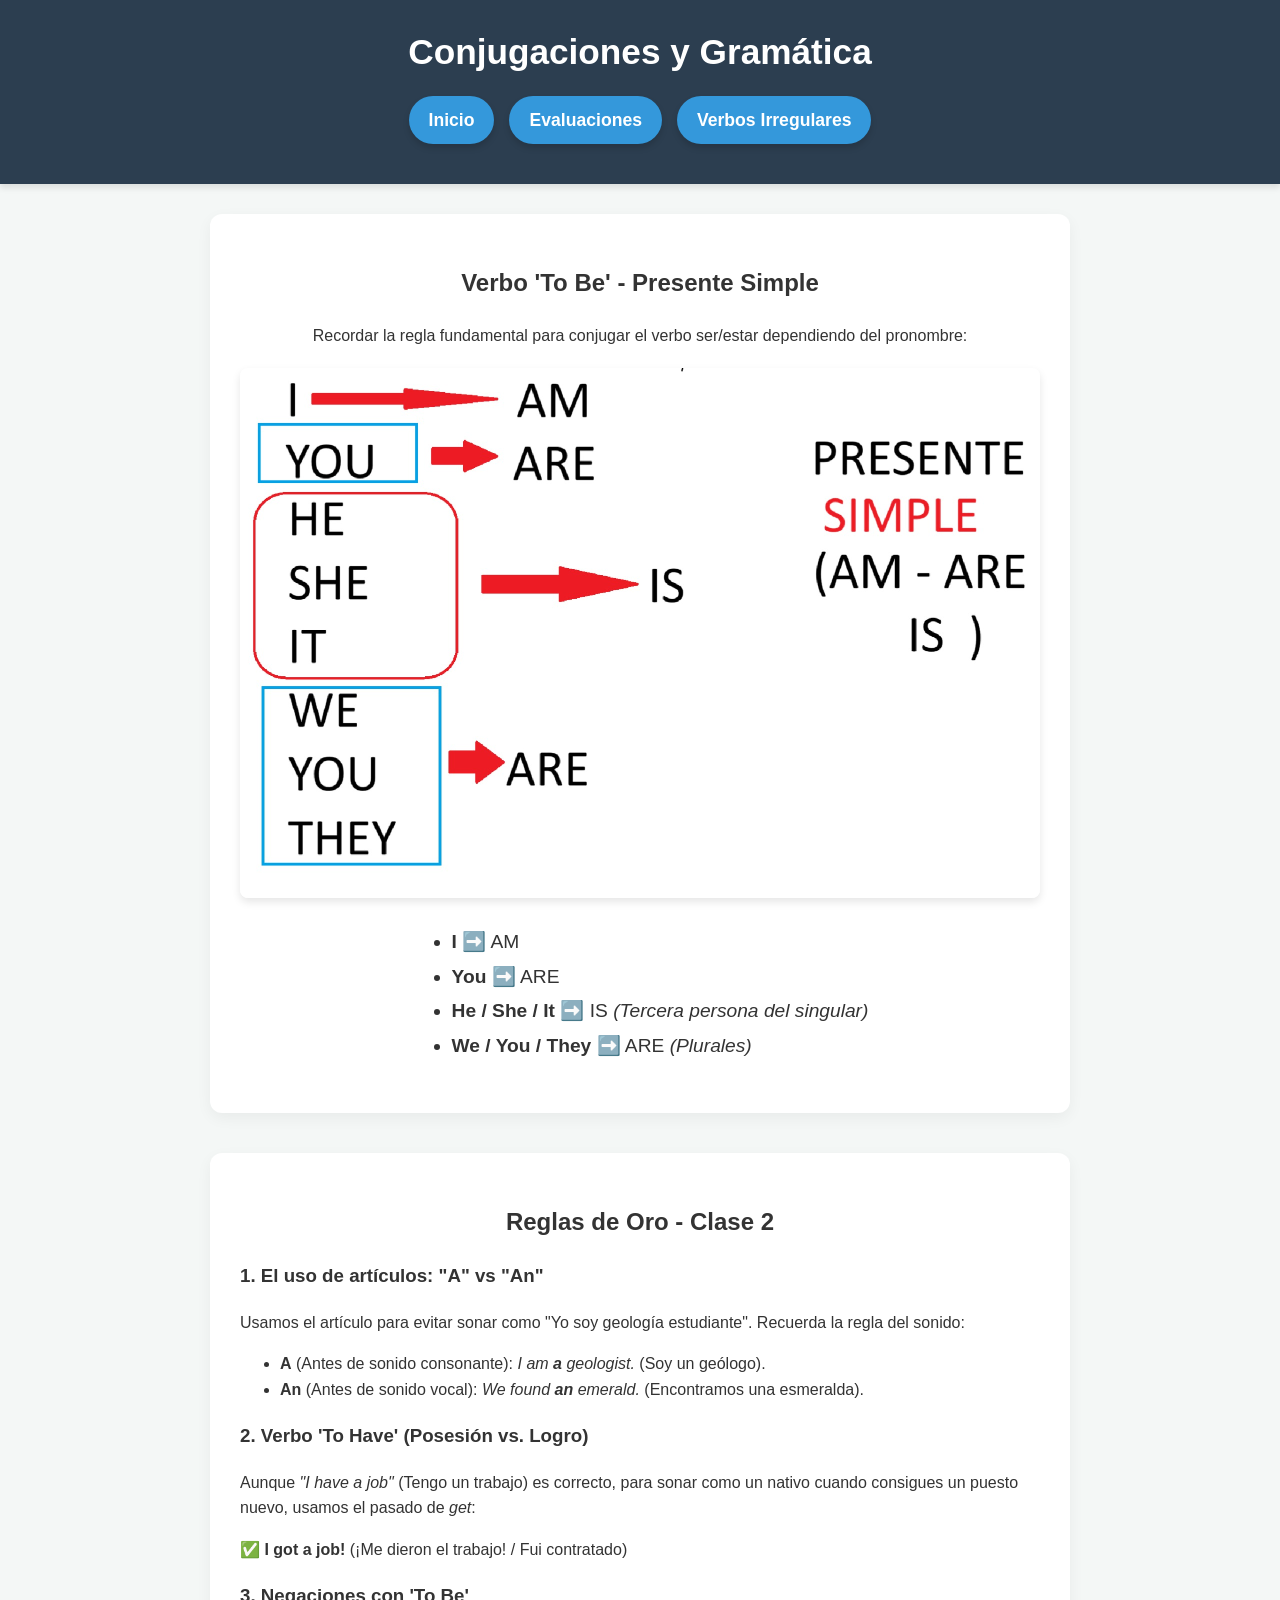
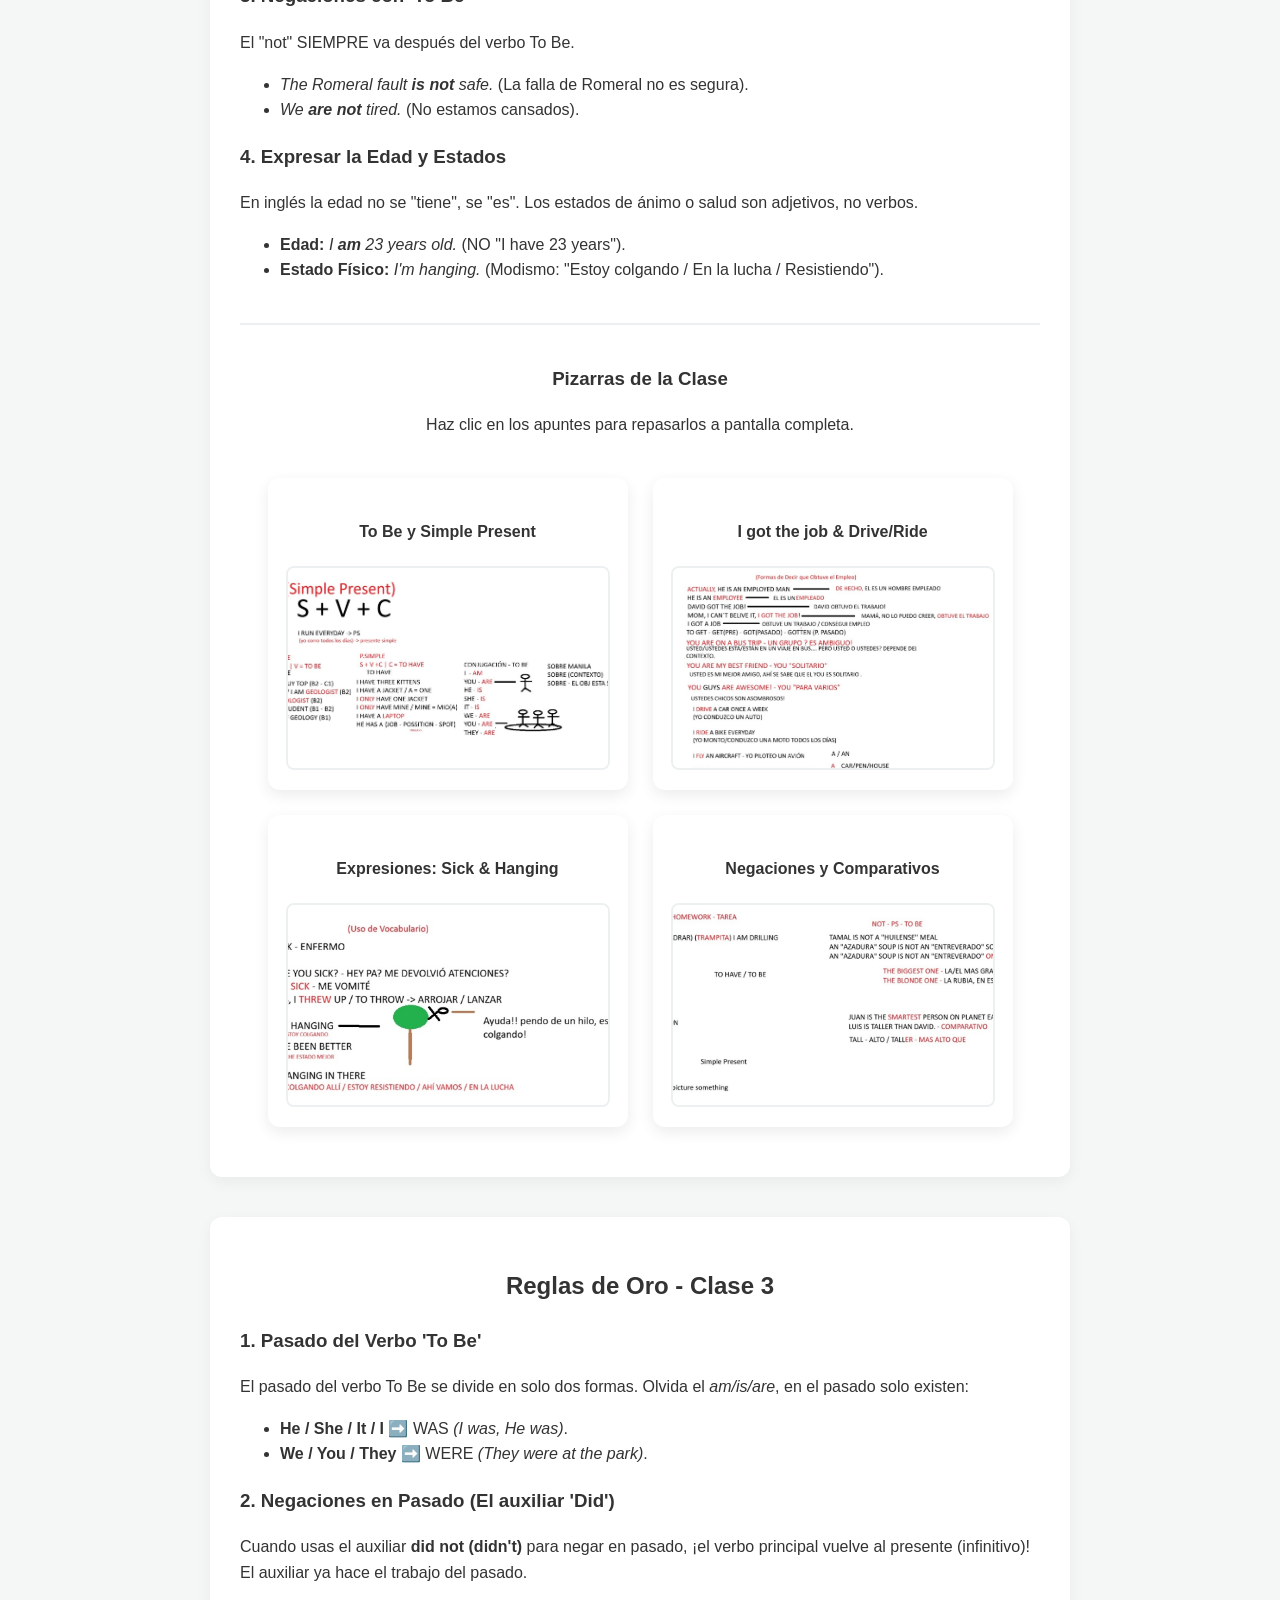
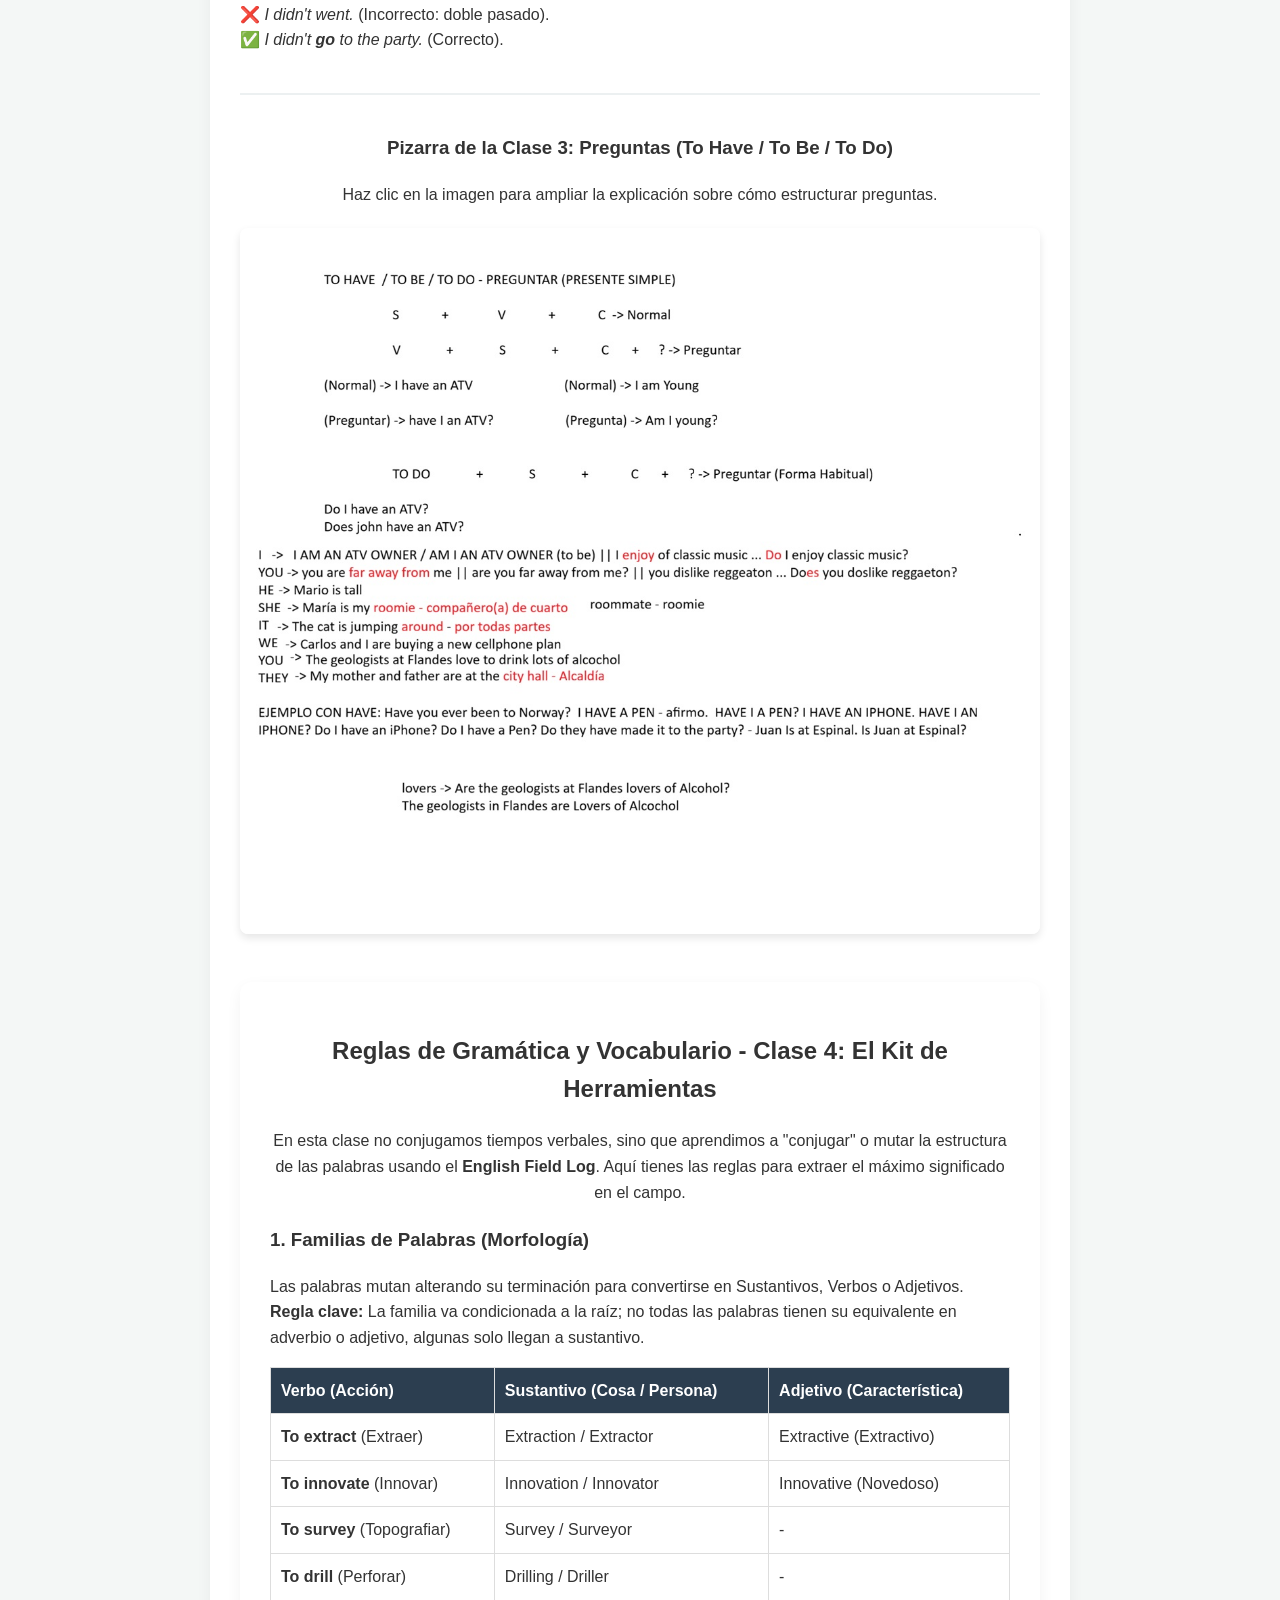
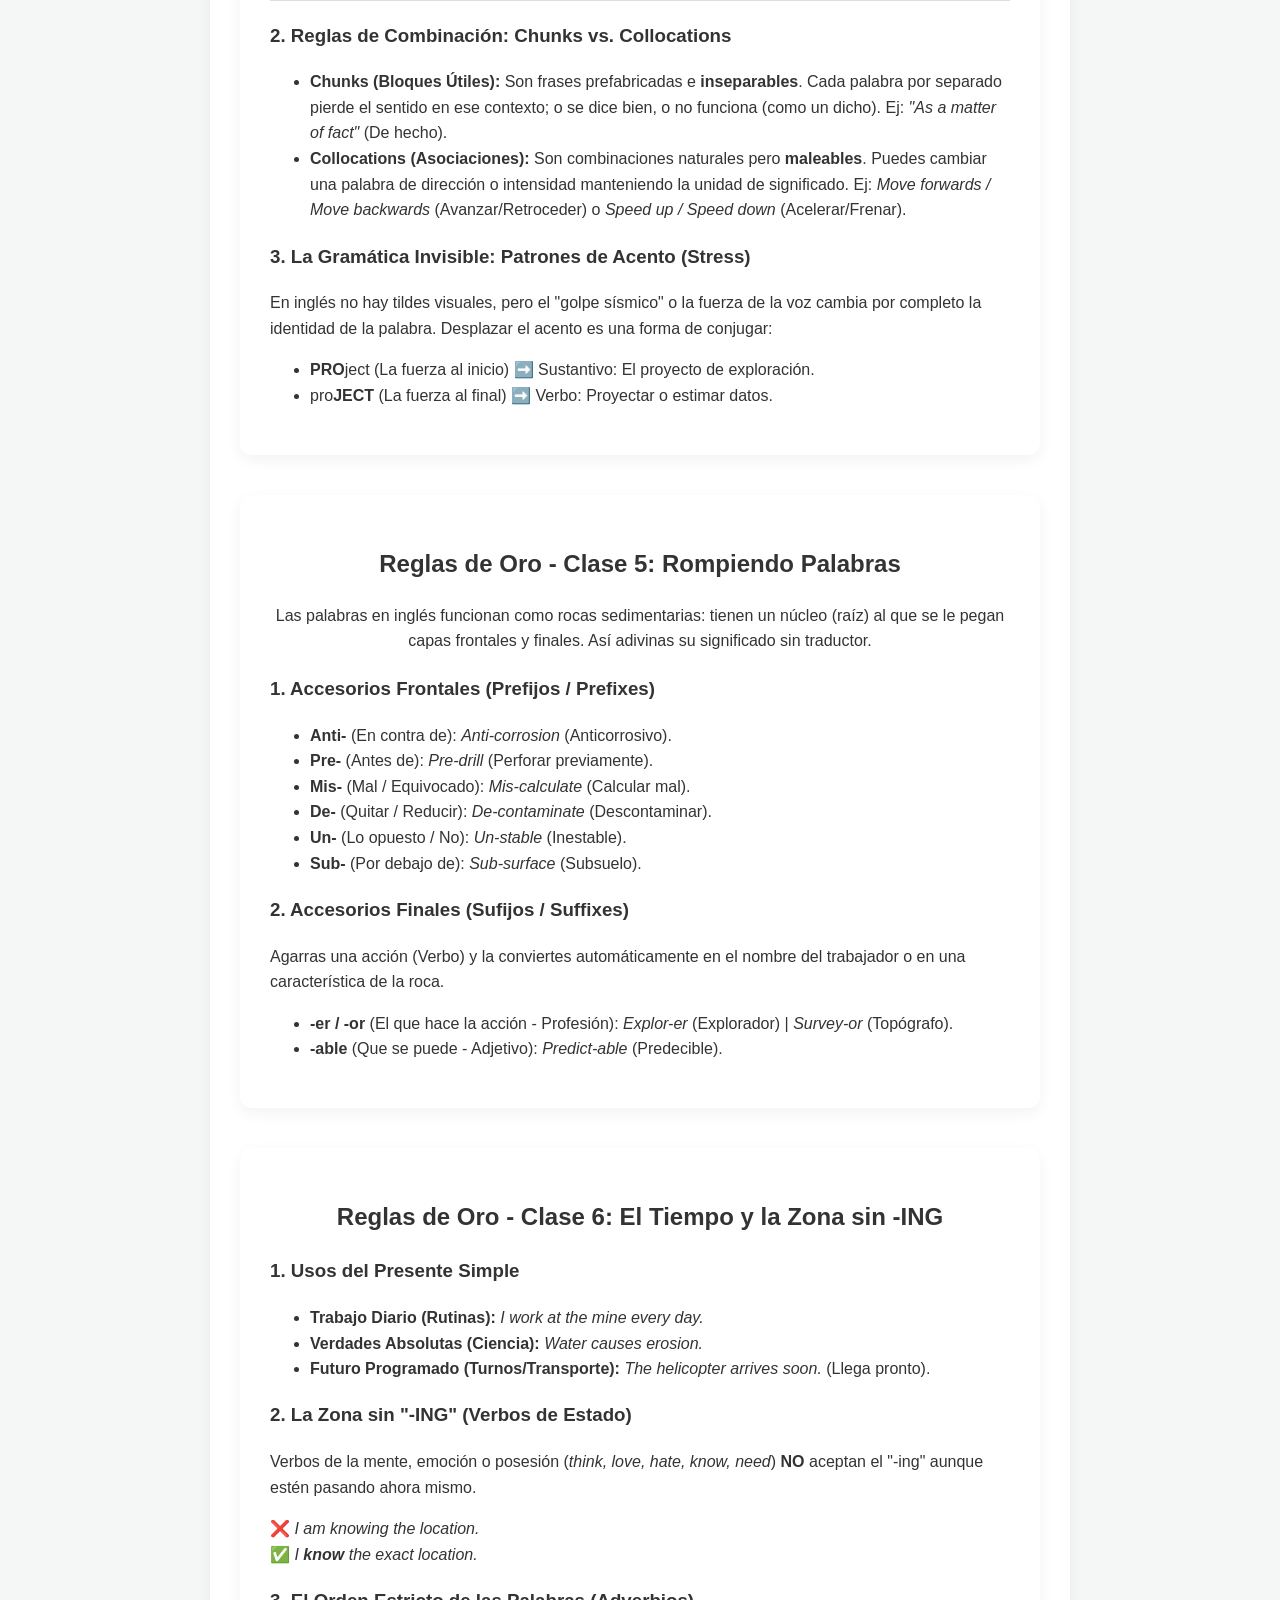
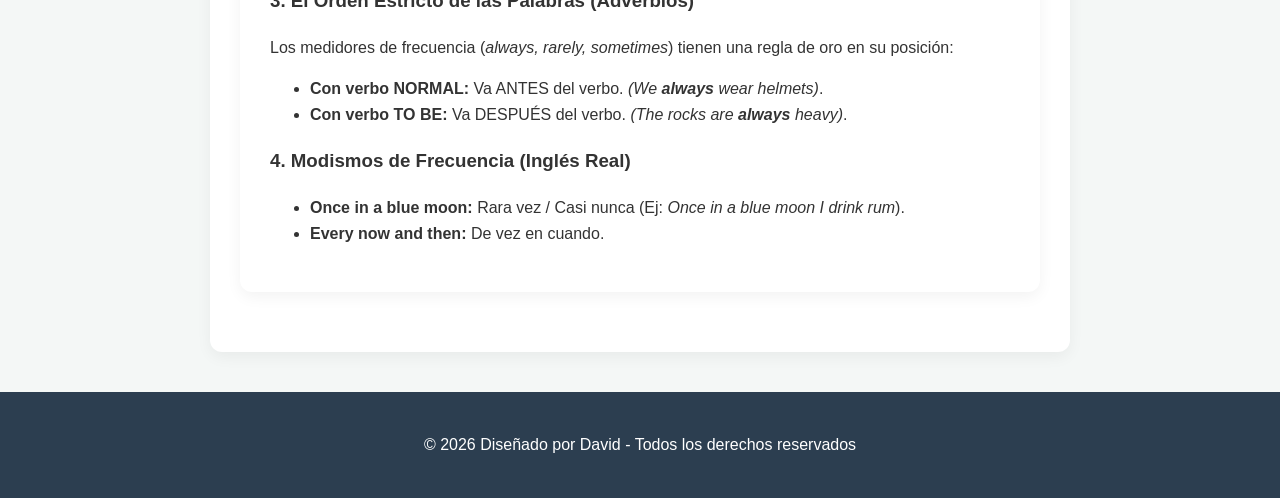
==== commit 19f9de77: "fix(conjugaciones): incluir c4. antigua c4 -> c5 y antigua c5 -> c6" ====
--- a/pages/conjugaciones.html
+++ b/pages/conjugaciones.html
@@ -122,7 +122,62 @@
             </div>
 
             <section class="intro-section" style="margin-top: 40px;">
-            <h2>Reglas de Oro - Clase 4: Rompiendo Palabras</h2>
+            <h2>Reglas de Gramática y Vocabulario - Clase 4: El Kit de Herramientas</h2>
+            <p>En esta clase no conjugamos tiempos verbales, sino que aprendimos a "conjugar" o mutar la estructura de las palabras usando el <strong>English Field Log</strong>. Aquí tienes las reglas para extraer el máximo significado en el campo.</p>
+            
+            <div style="text-align: left; margin-top: 20px;">
+                <h3>1. Familias de Palabras (Morfología)</h3>
+                <p>Las palabras mutan alterando su terminación para convertirse en Sustantivos, Verbos o Adjetivos. <strong>Regla clave:</strong> La familia va condicionada a la raíz; no todas las palabras tienen su equivalente en adverbio o adjetivo, algunas solo llegan a sustantivo.</p>
+                
+                <table class="verbs-table" style="margin-top: 15px; margin-bottom: 20px; width: 100%; border-collapse: collapse;">
+                    <thead>
+                        <tr style="background-color: #2c3e50; color: white;">
+                            <th style="padding: 10px; border: 1px solid #ddd;">Verbo (Acción)</th>
+                            <th style="padding: 10px; border: 1px solid #ddd;">Sustantivo (Cosa / Persona)</th>
+                            <th style="padding: 10px; border: 1px solid #ddd;">Adjetivo (Característica)</th>
+                        </tr>
+                    </thead>
+                    <tbody>
+                        <tr>
+                            <td style="padding: 10px; border: 1px solid #ddd;"><strong>To extract</strong> (Extraer)</td>
+                            <td style="padding: 10px; border: 1px solid #ddd;">Extraction / Extractor</td>
+                            <td style="padding: 10px; border: 1px solid #ddd;">Extractive (Extractivo)</td>
+                        </tr>
+                        <tr>
+                            <td style="padding: 10px; border: 1px solid #ddd;"><strong>To innovate</strong> (Innovar)</td>
+                            <td style="padding: 10px; border: 1px solid #ddd;">Innovation / Innovator</td>
+                            <td style="padding: 10px; border: 1px solid #ddd;">Innovative (Novedoso)</td>
+                        </tr>
+                        <tr>
+                            <td style="padding: 10px; border: 1px solid #ddd;"><strong>To survey</strong> (Topografiar)</td>
+                            <td style="padding: 10px; border: 1px solid #ddd;">Survey / Surveyor</td>
+                            <td style="padding: 10px; border: 1px solid #ddd;">-</td>
+                        </tr>
+                        <tr>
+                            <td style="padding: 10px; border: 1px solid #ddd;"><strong>To drill</strong> (Perforar)</td>
+                            <td style="padding: 10px; border: 1px solid #ddd;">Drilling / Driller</td>
+                            <td style="padding: 10px; border: 1px solid #ddd;">-</td>
+                        </tr>
+                    </tbody>
+                </table>
+
+                <h3>2. Reglas de Combinación: Chunks vs. Collocations</h3>
+                <ul>
+                    <li><strong>Chunks (Bloques Útiles):</strong> Son frases prefabricadas e <strong>inseparables</strong>. Cada palabra por separado pierde el sentido en ese contexto; o se dice bien, o no funciona (como un dicho). Ej: <em>"As a matter of fact"</em> (De hecho).</li>
+                    <li><strong>Collocations (Asociaciones):</strong> Son combinaciones naturales pero <strong>maleables</strong>. Puedes cambiar una palabra de dirección o intensidad manteniendo la unidad de significado. Ej: <em>Move forwards / Move backwards</em> (Avanzar/Retroceder) o <em>Speed up / Speed down</em> (Acelerar/Frenar).</li>
+                </ul>
+
+                <h3>3. La Gramática Invisible: Patrones de Acento (Stress)</h3>
+                <p>En inglés no hay tildes visuales, pero el "golpe sísmico" o la fuerza de la voz cambia por completo la identidad de la palabra. Desplazar el acento es una forma de conjugar:</p>
+                <ul>
+                    <li><strong>PRO</strong>ject (La fuerza al inicio) ➡️ Sustantivo: El proyecto de exploración.</li>
+                    <li>pro<strong>JECT</strong> (La fuerza al final) ➡️ Verbo: Proyectar o estimar datos.</li>
+                </ul>
+            </div>
+        </section>
+
+            <section class="intro-section" style="margin-top: 40px;">
+            <h2>Reglas de Oro - Clase 5: Rompiendo Palabras</h2>
             <p>Las palabras en inglés funcionan como rocas sedimentarias: tienen un núcleo (raíz) al que se le pegan capas frontales y finales. Así adivinas su significado sin traductor.</p>
             
             <div style="text-align: left; margin-top: 20px;">
@@ -146,7 +201,7 @@
         </section>
 
         <section class="intro-section" style="margin-top: 40px;">
-            <h2>Reglas de Oro - Clase 5: El Tiempo y la Zona sin -ING</h2>
+            <h2>Reglas de Oro - Clase 6: El Tiempo y la Zona sin -ING</h2>
             
             <div style="text-align: left; margin-top: 20px;">
                 <h3>1. Usos del Presente Simple</h3>
